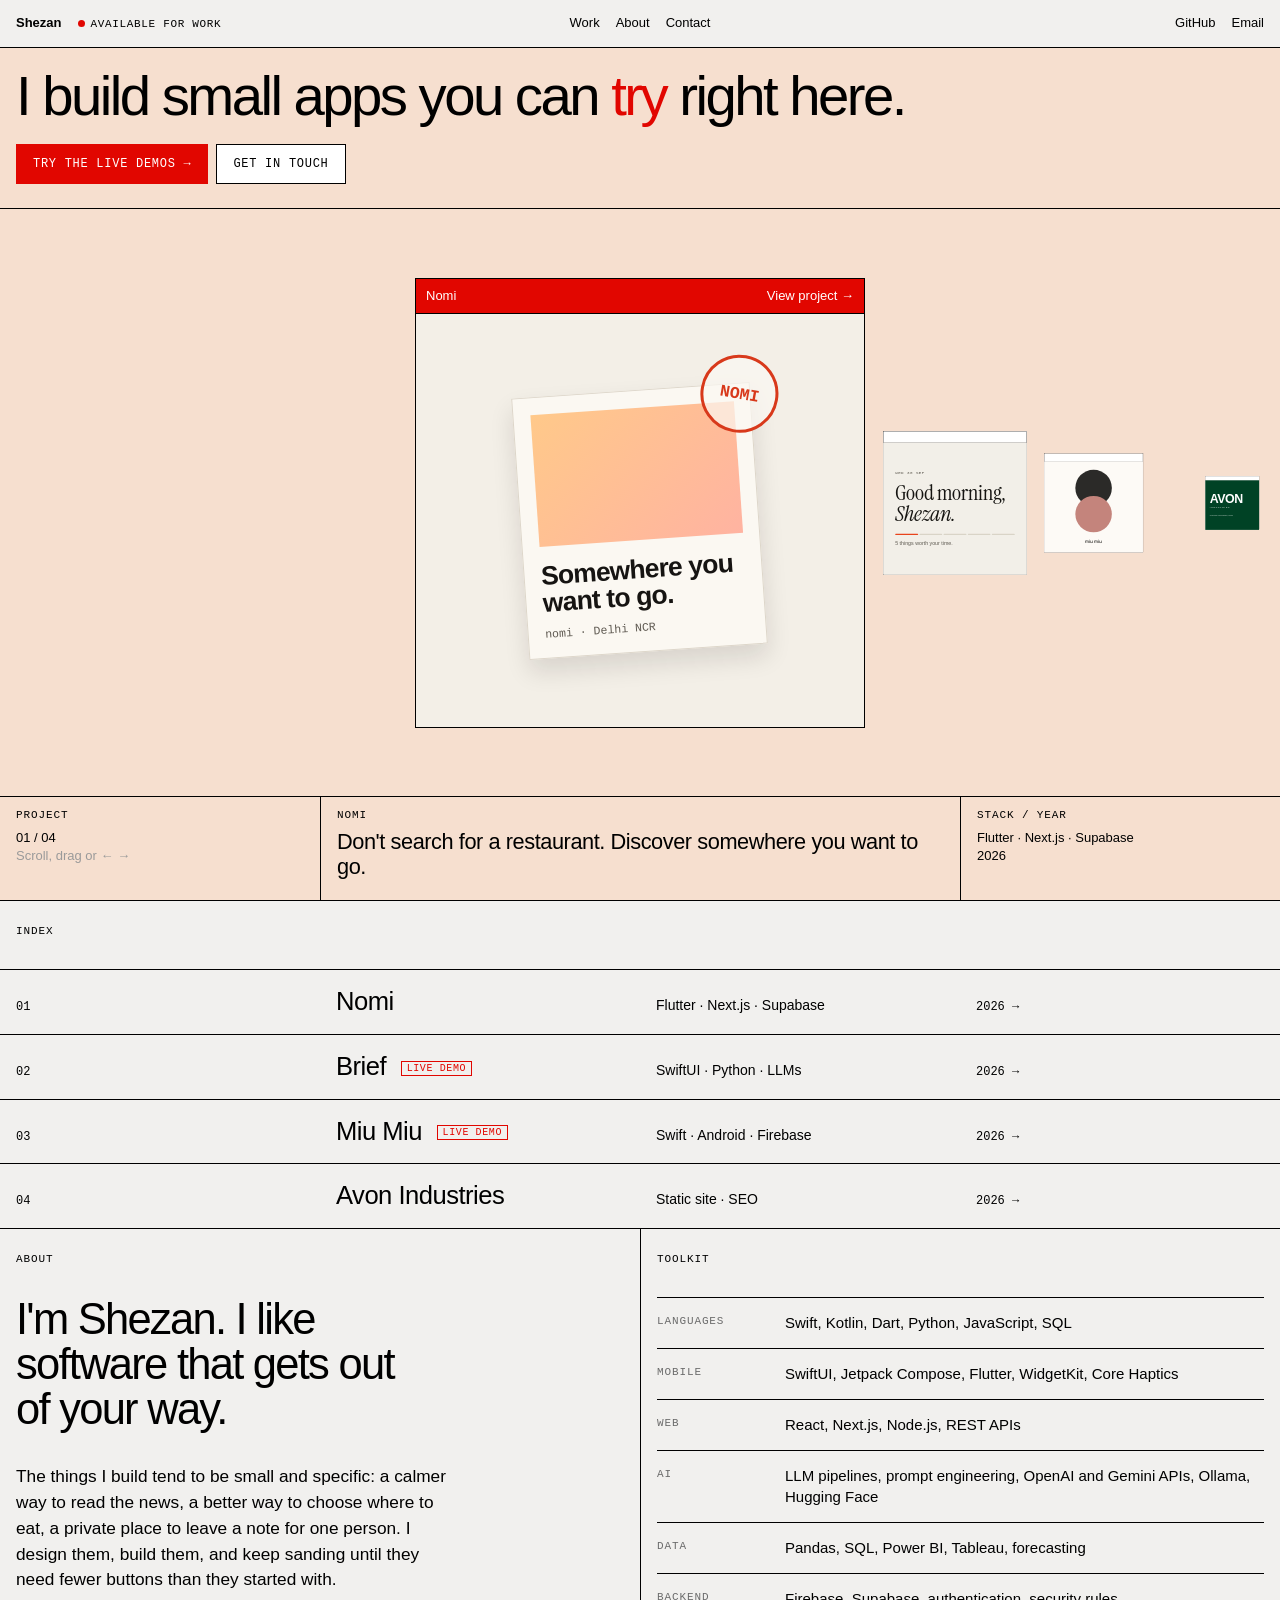
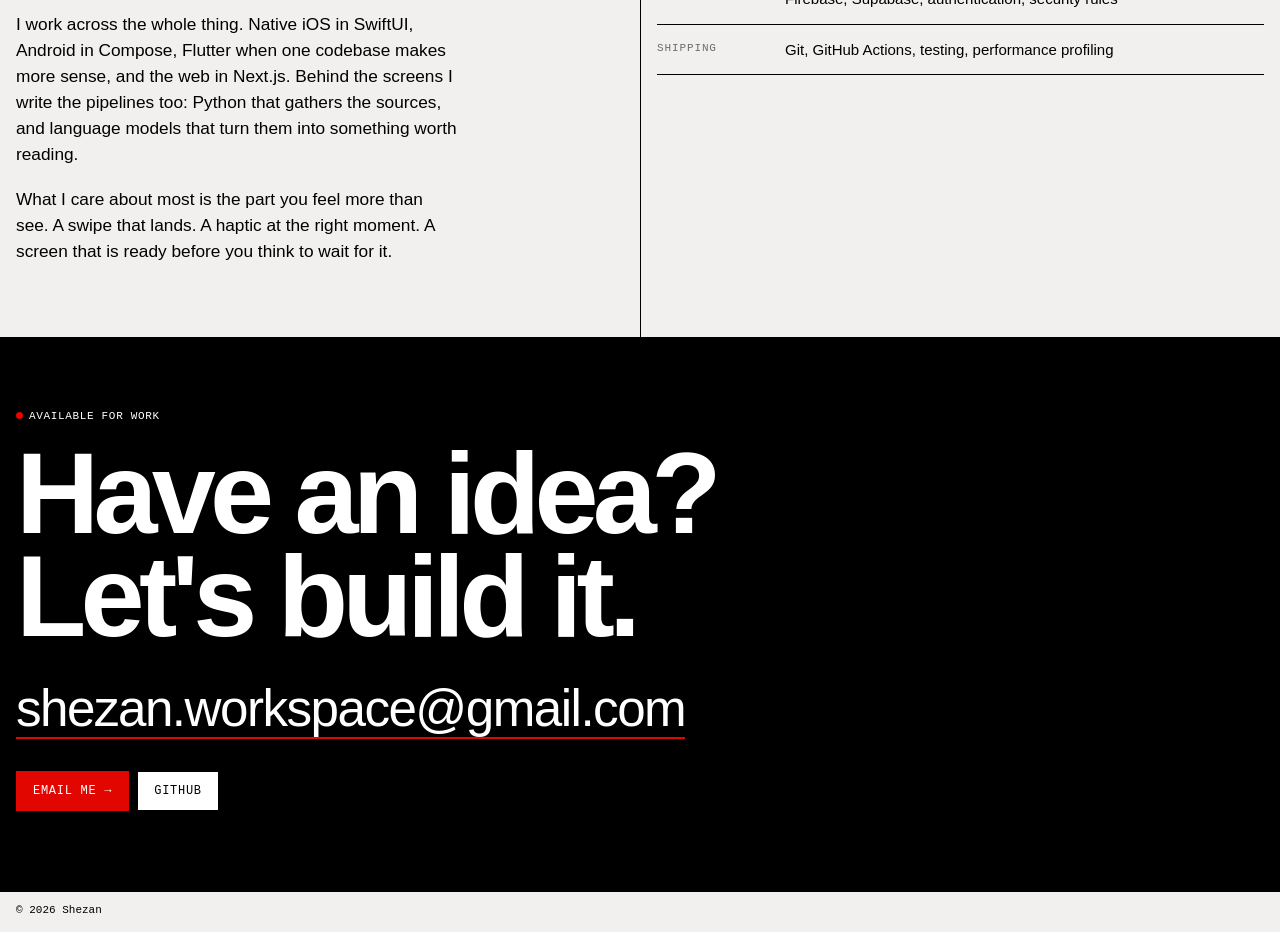
==== index.html @ 49f01726 "Rewrite About, add toolkit, real contact email" ====
<!doctype html>
<html lang="en">
<head>
<meta charset="utf-8">
<meta name="viewport" content="width=device-width, initial-scale=1, viewport-fit=cover">
<title>Shezan — Selected Work</title>
<meta name="description" content="Shezan builds small apps and AI tools, with live demos you can try in the browser.">
<meta property="og:title" content="Shezan — Selected Work">
<meta property="og:description" content="Shezan builds small apps and AI tools, with live demos you can try in the browser.">
<link rel="stylesheet" href="style.css?v=muo7tvz4">
</head>
<body>

<header class="nav">
  <div class="nav-start">
    <a class="brand" href="./">Shezan</a>
    <span class="avail"><i></i>Available for work</span>
  </div>
  <nav class="nav-mid">
    <a href="#work">Work</a>
    <a href="#about">About</a>
    <a href="#contact">Contact</a>
  </nav>
  <nav class="nav-end">
    <a href="https://github.com/usernameisshezan">GitHub</a>
    <a href="mailto:shezan.workspace@gmail.com">Email</a>
  </nav>
</header>

<main>
  <section id="work" class="work">
    <div class="hello">
      <p class="intro">I build small apps you can <em>try</em> right here.</p>
      <h1 class="heading">Selected <span>Work</span></h1>
      <div class="cta">
        <a class="btn red" href="work/brief.html">Try the live demos →</a>
        <a class="btn" href="#contact">Get in touch</a>
      </div>
    </div>

    <div class="track" id="track" aria-label="Projects"></div>

    <div class="detail">
      <div>
        <h2 class="label">Project</h2>
        <p id="counter"></p>
        <p class="mute">Scroll, drag or ← →</p>
      </div>
      <div class="wide">
        <h2 class="label" id="dName"></h2>
        <p class="tagline" id="dTag"></p>
      </div>
      <div>
        <h2 class="label">Stack / Year</h2>
        <p id="dStack"></p>
        <p id="dYear"></p>
      </div>
    </div>

    <div class="controls">
      <div class="dial" id="dial" role="slider" tabindex="0" aria-label="Browse projects" aria-valuemin="1">
        <div class="dial-face" id="dialFace"></div>
        <div class="dial-num"><b id="dialNow"></b><span id="dialAll"></span></div>
      </div>
      <div class="bar-bottom">
        <a class="sq" href="#about">About</a>
        <span class="hint">Turn to browse</span>
        <a class="sq sq-fill" id="open" href="#" aria-label="Open project">→</a>
      </div>
    </div>
  </section>

  <section class="index">
    <h2 class="label">Index</h2>
    <ol id="list"></ol>
  </section>

  <section class="about" id="about">
    <div class="prose">
      <h2 class="label">About</h2>
      <p class="lead">I'm Shezan. I like software that gets out of your way.</p>
      <p>The things I build tend to be small and specific: a calmer way to read the news, a better way to choose where to eat, a private place to leave a note for one person. I design them, build them, and keep sanding until they need fewer buttons than they started with.</p>
      <p>I work across the whole thing. Native iOS in SwiftUI, Android in Compose, Flutter when one codebase makes more sense, and the web in Next.js. Behind the screens I write the pipelines too: Python that gathers the sources, and language models that turn them into something worth reading.</p>
      <p>What I care about most is the part you feel more than see. A swipe that lands. A haptic at the right moment. A screen that is ready before you think to wait for it.</p>
    </div>
    <div>
      <h2 class="label">Toolkit</h2>
      <ul class="skills">
        <li><span>Languages</span>Swift, Kotlin, Dart, Python, JavaScript, SQL</li>
        <li><span>Mobile</span>SwiftUI, Jetpack Compose, Flutter, WidgetKit, Core Haptics</li>
        <li><span>Web</span>React, Next.js, Node.js, REST APIs</li>
        <li><span>AI</span>LLM pipelines, prompt engineering, OpenAI and Gemini APIs, Ollama, Hugging Face</li>
        <li><span>Data</span>Pandas, SQL, Power BI, Tableau, forecasting</li>
        <li><span>Backend</span>Firebase, Supabase, authentication, security rules</li>
        <li><span>Shipping</span>Git, GitHub Actions, testing, performance profiling</li>
      </ul>
    </div>
  </section>

  <section class="band" id="contact">
    <p class="avail"><i></i>Available for work</p>
    <h2>Have an idea?<br>Let's build it.</h2>
    <a class="email" href="mailto:shezan.workspace@gmail.com">shezan.workspace@gmail.com</a>
    <div class="cta">
      <a class="btn red" href="mailto:shezan.workspace@gmail.com">Email me →</a>
      <a class="btn" href="https://github.com/usernameisshezan">GitHub</a>
    </div>
  </section>
</main>

<footer class="foot">© 2026 Shezan</footer>

<script src="projects.js?v=muo7tvz4"></script>
<script src="main.js?v=muo7tvz4"></script>
</body>
</html>
---- style.css ----
:root {
  --bg: #f1f0ee;   /* the page: a soft warm grey */
  --paper: #fff;   /* cards and boxes sit on it in white */
  --ink: #000;
  --red: #e10600;
  --mute: #9a9a9a;
  --line: 1px solid var(--ink);
  --nav: 48px;
  --mono: ui-monospace, "SF Mono", Menlo, Consolas, monospace;
}

* { box-sizing: border-box; margin: 0; padding: 0; }
html { scroll-behavior: smooth; }
body {
  font: 16px/1.4 "Helvetica Neue", Helvetica, Arial, sans-serif;
  background: var(--bg);
  color: var(--ink);
  -webkit-font-smoothing: antialiased;
}
a { color: inherit; text-decoration: none; }
a:hover { color: var(--red); }
ul, ol { list-style: none; }
.mute { color: var(--mute); }

/* the apps' own typefaces, used only on their posters */
@font-face { font-family: "Instrument Serif"; src: url(demo/fonts/InstrumentSerif-Regular.ttf); font-display: swap; }
@font-face { font-family: "Instrument Serif"; font-style: italic; src: url(demo/fonts/InstrumentSerif-Italic.ttf); font-display: swap; }
@font-face { font-family: Manrope; font-weight: 600; src: url(demo/fonts/Manrope-SemiBold.ttf); font-display: swap; }

/* nav */
.nav {
  position: sticky; top: 0; z-index: 200;
  height: var(--nav);
  display: grid; grid-template-columns: 1fr auto 1fr; align-items: center;
  padding: 0 16px;
  background: var(--bg);
  border-bottom: var(--line);
  font-size: 13px;
}
.nav nav { display: flex; gap: 16px; }
.nav-start { display: flex; align-items: center; gap: 16px; }
.avail { display: flex; align-items: center; gap: 6px; font: 11px var(--mono); text-transform: uppercase; letter-spacing: .06em; }
.avail i { width: 7px; height: 7px; border-radius: 50%; background: var(--red); }

/* buttons: one red for the main action, outline for the rest */
.btn { display: inline-block; padding: 12px 16px; border: var(--line); background: var(--paper); color: var(--ink); font: 12px var(--mono); text-transform: uppercase; letter-spacing: .06em; }
.btn:hover { background: var(--ink); border-color: var(--ink); color: #fff; }
.btn.red { background: var(--red); border-color: var(--red); color: #fff; }
.btn.red:hover { background: var(--ink); border-color: var(--ink); color: #fff; }
.tag { margin-left: 8px; padding: 1px 5px; border: 1px solid currentColor; font: 10px var(--mono); font-style: normal; text-transform: uppercase; letter-spacing: .06em; vertical-align: middle; white-space: nowrap; }
.nav-end { justify-self: end; }
.brand { font-weight: 700; }

/* work: carousel */
.work {
  min-height: calc(100svh - var(--nav));
  display: flex; flex-direction: column;
  overflow: hidden;
  background: var(--tint, transparent); transition: background .6s; /* main.js sets --tint to the centred project's colour */
}
.hello { padding: 20px 16px 24px; border-bottom: var(--line); }
.cta { display: flex; gap: 8px; margin-top: 20px; }
.intro {
  font-size: clamp(28px, 4.4vw, 68px); line-height: 1; letter-spacing: -.045em;
}
.intro em { font-style: normal; color: var(--red); }
.heading { display: none; }
.track {
  --card: max(220px, min(36vw, calc(100svh - 450px)));
  --step: calc(var(--card) * .7);
  display: flex; align-items: center;
  flex: none;
  height: calc(var(--card) + 32px);
  margin-block: auto;
  padding-inline: calc(50% - var(--step) / 2);
  overflow-x: auto; overflow-y: hidden;
  scroll-snap-type: x mandatory;
  scrollbar-width: none;
  cursor: grab;
}
.track::-webkit-scrollbar { display: none; }
.track.free { scroll-snap-type: none; }
.slot {
  flex: 0 0 var(--step); min-width: 0; /* the card is wider than its slot on desktop */
  display: flex; justify-content: center; align-items: center;
  position: relative;
  scroll-snap-align: center;
}
.card {
  flex: none;
  width: var(--card); height: var(--card);
  display: flex; flex-direction: column;
  border: var(--line);
  background: var(--paper);
  user-select: none; -webkit-user-drag: none;
}
.bar {
  display: flex; justify-content: space-between; align-items: center;
  padding: 8px 10px;
  border-bottom: var(--line);
  font-size: 13px;
}
.slot.active .bar { background: var(--red); color: #fff; transition: background .2s; }
.slot.active .card:hover .bar { background: var(--ink); }
@media (min-width: 768px) { .slot:not(.active) .bar span { visibility: hidden; } } /* unreadable when shrunk */
.art {
  flex: 1; min-height: 0;
  position: relative;
  display: grid; place-items: center;
  overflow: hidden;
  background: var(--paper) radial-gradient(circle, #cfcfcf 1.5px, transparent 2px) 0 0 / 16px 16px;
}
.art img { width: 100%; height: 100%; object-fit: cover; object-position: top; display: block; }
.art b { font-size: clamp(64px, 12vw, 180px); letter-spacing: -.05em; line-height: 1; }

/* posters: each project's card drawn in that app's own colours and type.
   Sizes are in cqmin (1% of the card's shorter side), so a poster scales with its card. */
.poster { container-type: size; background-image: none; }
.poster .in { position: absolute; inset: 0; display: flex; flex-direction: column; justify-content: center; padding: 9cqmin; text-align: left; }
.poster b { font-size: inherit; letter-spacing: inherit; }
.p-brief { background: #f2efe8; color: #151411; }
.p-brief small { font: 3.2cqmin var(--mono); letter-spacing: .1em; color: #5e5a51; }
.p-brief b { margin: 5cqmin 0 7cqmin; font: 400 17cqmin/.95 "Instrument Serif", Georgia, serif; letter-spacing: -.02em; }
.p-brief em { display: block; }
.p-brief .caps { display: flex; gap: 1cqmin; margin-bottom: 4cqmin; }
.p-brief .caps i { flex: 1; height: 1cqmin; border-radius: 1cqmin; background: #d9d4c7; }
.p-brief .caps i:first-child { background: #e8441c; }
.p-brief .caps + small { font: 4cqmin/1.2 "Helvetica Neue", Helvetica, Arial, sans-serif; letter-spacing: 0; }
.p-miu-miu { background: #fdfaf6; color: #2b2a28; }
.p-miu-miu .in { align-items: center; }
.p-miu-miu i { flex: none; width: 40cqmin; height: 40cqmin; border-radius: 50%; background: #2b2a28; }
.p-miu-miu i + i { margin-top: -11cqmin; background: #c4847c; }
.p-miu-miu small { margin-top: 6cqmin; font: 600 5cqmin Manrope, "Helvetica Neue", sans-serif; }
.p-avon-industries { background: #004225; color: #fff; }
.p-avon-industries b { font-size: 25cqmin; font-weight: 800; line-height: .9; letter-spacing: -.04em; }
.p-avon-industries small { margin-top: 2cqmin; font-size: 4.2cqmin; letter-spacing: .38em; }
.p-avon-industries span span { margin-top: 12cqmin; font-size: 4cqmin; opacity: .7; }
.p-nomi { background: #f3efe7; color: #161412; }
.p-nomi .in { align-items: center; }
.p-nomi .pc { position: relative; width: 58cqmin; display: flex; flex-direction: column; padding: 4cqmin; background: #fbf8f2; border: 1px solid #ddd6ca; box-shadow: 0 3cqmin 6cqmin rgba(22, 20, 18, .12); transform: rotate(-4deg); }
.p-nomi .well { height: 32cqmin; background: linear-gradient(135deg, #ffc98a, #ffb3a1); }
.p-nomi b { margin-top: 4cqmin; font-size: 6.4cqmin; font-weight: 700; line-height: 1; letter-spacing: -.03em; }
.p-nomi small { margin-top: 3cqmin; font: 2.8cqmin var(--mono); color: #5f5a52; }
.p-nomi i { position: absolute; top: -7cqmin; right: -7cqmin; width: 19cqmin; height: 19cqmin; border-radius: 50%; display: grid; place-items: center; border: .8cqmin solid #d8391b; background: rgba(251, 248, 242, .7); color: #d8391b; font: 700 4cqmin var(--mono); font-style: normal; transform: rotate(14deg); }

/* details of the active project */
.detail {
  display: grid; grid-template-columns: repeat(4, 1fr);
  min-height: 104px;
  border-top: var(--line);
  font-size: 13px;
}
.detail > div { padding: 12px 16px 16px; }
.detail > div + div { border-left: var(--line); }
.detail .wide { grid-column: span 2; }
.detail .label { margin-bottom: 8px; }
.tagline { font-size: clamp(16px, 1.7vw, 24px); line-height: 1.15; letter-spacing: -.02em; }
.controls { display: none; }

/* index: every project as a row */
.index { border-top: var(--line); }
.index .label { padding: 24px 16px 0; }
.index a {
  display: grid; grid-template-columns: repeat(4, 1fr); align-items: baseline;
  padding: 14px 0;
  border-top: var(--line);
  font-size: clamp(18px, 2vw, 30px); letter-spacing: -.02em;
}
.index a span { padding: 0 16px; }
.index a span:first-child, .index a span:last-child { font: 12px var(--mono); letter-spacing: 0; }
.index a span:nth-child(3) { font-size: 14px; letter-spacing: 0; }
.index a:hover { background: var(--red); color: #fff; }
.index .tag { color: var(--red); }
.index a:hover .tag { color: #fff; }

/* about: the story on the left, the toolkit on the right */
.about { display: grid; grid-template-columns: 1fr 1fr; border-top: var(--line); scroll-margin-top: var(--nav); }
.about > div { padding: 24px 16px 72px; }
.about > div + div { border-left: var(--line); }
.prose p { max-width: 46ch; margin-top: 1.1em; font-size: clamp(16px, 1.35vw, 19px); line-height: 1.5; }
.prose .lead { max-width: 17ch; margin: 0 0 32px; font-size: clamp(28px, 3.4vw, 50px); line-height: 1.03; letter-spacing: -.04em; }
.skills li { display: grid; grid-template-columns: 112px 1fr; gap: 16px; padding: 14px 0; border-top: var(--line); font-size: 15px; line-height: 1.45; }
.skills li:last-child { border-bottom: var(--line); }
.skills span { padding-top: 3px; font: 11px var(--mono); text-transform: uppercase; letter-spacing: .08em; color: #6b6b6b; }
.label { font: 11px var(--mono); text-transform: uppercase; letter-spacing: .08em; margin-bottom: 32px; }
/* contact: the closing call to action */
.band { padding: 72px 16px 80px; border-top: var(--line); background: var(--ink); color: #fff; scroll-margin-top: var(--nav); }
.band h2 { margin: 20px 0 32px; font-size: clamp(44px, 9vw, 140px); line-height: .9; letter-spacing: -.05em; }
.email { display: inline-block; font-size: clamp(20px, 4vw, 56px); line-height: 1.1; letter-spacing: -.03em; overflow-wrap: anywhere; border-bottom: 2px solid var(--red); }
.band .cta { margin-top: 32px; }
.band .btn:hover, .band .btn.red:hover { background: #fff; border-color: #fff; color: var(--ink); }
.foot { border-top: var(--line); padding: 12px 16px; font: 11px var(--mono); }

/* case pages */
.case { max-width: 1100px; margin: 0 auto; padding: 48px 16px 96px; }
.case h1 { font-size: clamp(48px, 10vw, 140px); line-height: .9; letter-spacing: -.05em; }
.lede { font-size: clamp(20px, 2.4vw, 32px); line-height: 1.15; letter-spacing: -.02em; color: var(--mute); margin: 16px 0 40px; max-width: 28ch; }
.meta { display: grid; grid-template-columns: repeat(3, 1fr); border: var(--line); background: var(--paper); font-size: 14px; }
.meta div { padding: 12px; }
.meta div + div { border-left: var(--line); }
.meta dt { font: 11px var(--mono); text-transform: uppercase; letter-spacing: .08em; color: var(--mute); margin-bottom: 4px; }
.hero { aspect-ratio: 16 / 10; border: var(--line); border-top: 0; }
/* live demo as a scroll story: the phone stays pinned while the callouts pass it one at a time.
   tour.js lights up the callout in the middle of the screen and tells the demo which screen to show. */
.hero.demo {
  aspect-ratio: auto;
  display: grid; grid-template-columns: 1fr auto 1fr; grid-template-rows: repeat(var(--n), 60svh); column-gap: 56px;
  padding: 56px 24px; /* keeps the phone clear of the strip above and the box below */
  background: var(--paper);
}
/* iPhone 16 Pro, drawn in CSS: black bezel, titanium band (box-shadow rings), side buttons.
   The iframe is a 393x852 screen scaled by --k, so everything else is sized from --k too. */
.phone {
  --k: .75; --ti: #c4beb4;
  grid-column: 2; grid-row: 1 / -1; align-self: start;
  position: sticky; top: calc(var(--nav) + (100svh - var(--nav) - 852px * var(--k) - 14px) / 2);
  box-sizing: content-box;
  width: calc(393px * var(--k)); height: calc(852px * var(--k));
  border: 7px solid #000; border-radius: calc(70.67px * var(--k));
  background: #000;
  box-shadow: 0 0 0 1px #8b867e, 0 0 0 3.5px var(--ti), 0 0 0 4.5px #8b867e, 0 40px 60px -30px rgba(0, 0, 0, .35);
}
@media (max-height: 760px) { .phone { --k: .6; } }
@media (max-height: 600px) { .phone { --k: .48; } }
.phone iframe {
  position: absolute; top: 0; left: 0;
  width: 393px; height: 852px; border: 0; border-radius: calc(70.67px - 7px / var(--k));
  transform: scale(var(--k)); transform-origin: 0 0;
}
.phone::before, .phone::after { content: ""; position: absolute; width: 3px; border-radius: 2px; }
.phone::before { /* action button, volume up, volume down */
  left: -14.5px; top: calc(163px * var(--k)); height: calc(224px * var(--k));
  background: linear-gradient(var(--ti) 0 16.7%, transparent 16.7% 32.1%, var(--ti) 32.1% 61.9%, transparent 61.9% 70.2%, var(--ti) 70.2%);
}
.phone::after { /* side button, camera control */
  right: -14.5px; top: calc(267px * var(--k)); height: calc(363px * var(--k));
  background: linear-gradient(var(--ti) 0 27.9%, transparent 27.9% 81.6%, #9d978d 81.6%);
}
/* Apple-style callouts: one per row, alternating left and right of the phone; only the active one is lit */
.details { display: contents; }
.details li {
  grid-row: var(--r);
  display: flex; align-items: center;
  max-width: 260px;
  font-size: 15px; line-height: 1.3;
  opacity: .2; transition: opacity .4s;
}
.details li:nth-child(odd) { grid-column: 1; justify-self: end; text-align: right; }
.details li:nth-child(even) { grid-column: 3; }
.details li.on { opacity: 1; }
.details li div { width: 100%; padding-top: 12px; border-top: var(--line); }
.details b { display: block; margin-bottom: 8px; font-size: clamp(44px, 5.5vw, 76px); line-height: .9; letter-spacing: -.05em; transition: color .4s; }
.details li.on b { color: var(--red); }
.try { border: var(--line); border-top: 0; background: var(--paper); font-size: 14px; }
.try-head { display: flex; justify-content: space-between; align-items: center; gap: 12px; padding: 8px 12px; border-bottom: var(--line); font: 11px var(--mono); text-transform: uppercase; letter-spacing: .08em; }
.try button { padding: 6px 10px; border: var(--line); background: var(--paper); color: var(--ink); font: inherit; letter-spacing: inherit; text-transform: inherit; cursor: pointer; }
.try button:hover { background: var(--red); border-color: var(--red); color: #fff; }
.try ol { display: grid; grid-template-columns: repeat(4, 1fr); }
.try li { padding: 12px; }
.try li + li { border-left: var(--line); }
.try li span { display: block; margin-bottom: 4px; font: 11px var(--mono); color: var(--mute); }
.body p { font-size: 18px; max-width: 60ch; margin-top: 24px; }
.shots img { display: block; width: 100%; border: var(--line); margin-top: 16px; }
.links { margin-top: 32px; display: flex; flex-wrap: wrap; gap: 8px; font: 12px var(--mono); }
.links a { border: var(--line); padding: 10px 14px; }
.links a:hover { background: var(--red); border-color: var(--red); color: #fff; }

/* mobile: heading, full-width cards, dial */
@media (max-width: 767px) {
  .nav { grid-template-columns: 1fr auto; }
  .nav .nav-end { display: none; }

  .work { height: calc(100svh - var(--nav)); }
  .intro, .detail { display: none; }
  .band { padding: 48px 16px 56px; }
  .index a { grid-template-columns: 56px 1fr auto; }
  .index a span:nth-child(3) { display: none; }
  .nav-start .avail { display: none; } /* no room in the bar; the closing band says it */
  .hello { display: flex; justify-content: space-between; align-items: flex-end; gap: 12px; padding: 16px 16px 12px; border-bottom: 0; }
  .cta { flex-direction: column; gap: 6px; margin: 0; }
  .cta .btn { padding: 8px 10px; font-size: 10px; text-align: center; white-space: nowrap; }
  .heading {
    display: block;
    font-size: 34px; line-height: 1; letter-spacing: -.04em;
  }
  .heading span { display: block; color: var(--mute); }
  .track {
    --step: 78vw;
    flex: 1; min-height: 0; height: auto;
    align-items: stretch;
    gap: 12px;
    margin-block: 0;
    cursor: auto;
  }
  .card { width: 100%; height: 100%; }

  .controls { display: block; padding: 12px 16px calc(12px + env(safe-area-inset-bottom)); }
  .dial {
    --d: min(54vw, 28svh);
    position: relative;
    width: var(--d); height: var(--d);
    margin: 0 auto;
    border-radius: 50%;
    touch-action: none;
    cursor: grab;
  }
  .dial-face { position: absolute; inset: 0; border-radius: 50%; }
  .dial-face::before {
    content: ""; position: absolute; inset: 0; border-radius: 50%;
    background: repeating-conic-gradient(from -.5deg, var(--mute) 0 1deg, transparent 1deg 4deg);
    -webkit-mask: radial-gradient(closest-side, transparent calc(100% - 7px), #000 calc(100% - 6px));
            mask: radial-gradient(closest-side, transparent calc(100% - 7px), #000 calc(100% - 6px));
  }
  /* one tick per project; the face rotates so the active one sits at the top */
  .dial-face i { position: absolute; left: 50%; top: 0; height: 50%; width: 0; transform-origin: 50% 100%; }
  .dial-face i::before { content: ""; position: absolute; top: 16%; left: -1px; width: 2px; height: 12%; background: var(--ink); }
  .dial-face i.on::before { left: -2px; width: 4px; height: 18%; background: var(--red); }
  .dial-num {
    position: absolute; inset: 0;
    display: grid; grid-auto-flow: column; place-content: center;
    font-size: calc(var(--d) * .2); letter-spacing: -.04em;
    pointer-events: none;
  }
  .dial-num b { font-weight: 400; }
  .dial-num span { color: var(--mute); }

  .bar-bottom {
    display: flex; justify-content: space-between; align-items: flex-end;
    margin-top: -36px;
    position: relative;
    pointer-events: none;
  }
  .bar-bottom a { pointer-events: auto; }
  .sq { width: 56px; height: 56px; display: grid; place-items: center; border: var(--line); background: var(--paper); font: 11px var(--mono); }
  .sq-fill { background: var(--ink); color: #fff; font-size: 20px; }
  .sq-fill:hover { background: var(--red); border-color: var(--red); color: #fff; }
  .hint { font-size: 13px; }

  .about { grid-template-columns: 1fr; }
  .about > div { padding: 24px 16px 40px; }
  .about > div + div { border-left: 0; border-top: var(--line); }
  .prose .lead { margin-bottom: 24px; font-size: 32px; }
  .prose p { font-size: 17px; }
  .skills li { grid-template-columns: 1fr; gap: 2px; padding: 12px 0; font-size: 16px; }
  .band .cta { flex-direction: row; gap: 8px; margin-top: 24px; }
  .band .cta .btn { flex: 1; padding: 14px 10px; font-size: 12px; }

  .case { padding-top: 32px; }
  /* no scroll story on phones: the phone first, then the callouts as a two-column grid, all lit */
  .hero.demo { grid-template-columns: 1fr 1fr; grid-template-rows: none; gap: 32px 16px; padding: 32px 16px; }
  .hero.demo .phone { position: relative; top: auto; order: -1; grid-column: span 2; grid-row: auto; justify-self: center; }
  .details li:nth-child(n) { grid-column: auto; grid-row: auto; justify-self: stretch; align-items: flex-start; max-width: none; text-align: left; opacity: 1; }
  .try ol { grid-template-columns: 1fr; }
  .try li + li { border-left: 0; border-top: var(--line); }
  .meta { grid-template-columns: 1fr; }
  .meta div + div { border-left: 0; border-top: var(--line); }
}

@media (prefers-reduced-motion: reduce) {
  html { scroll-behavior: auto; }
}
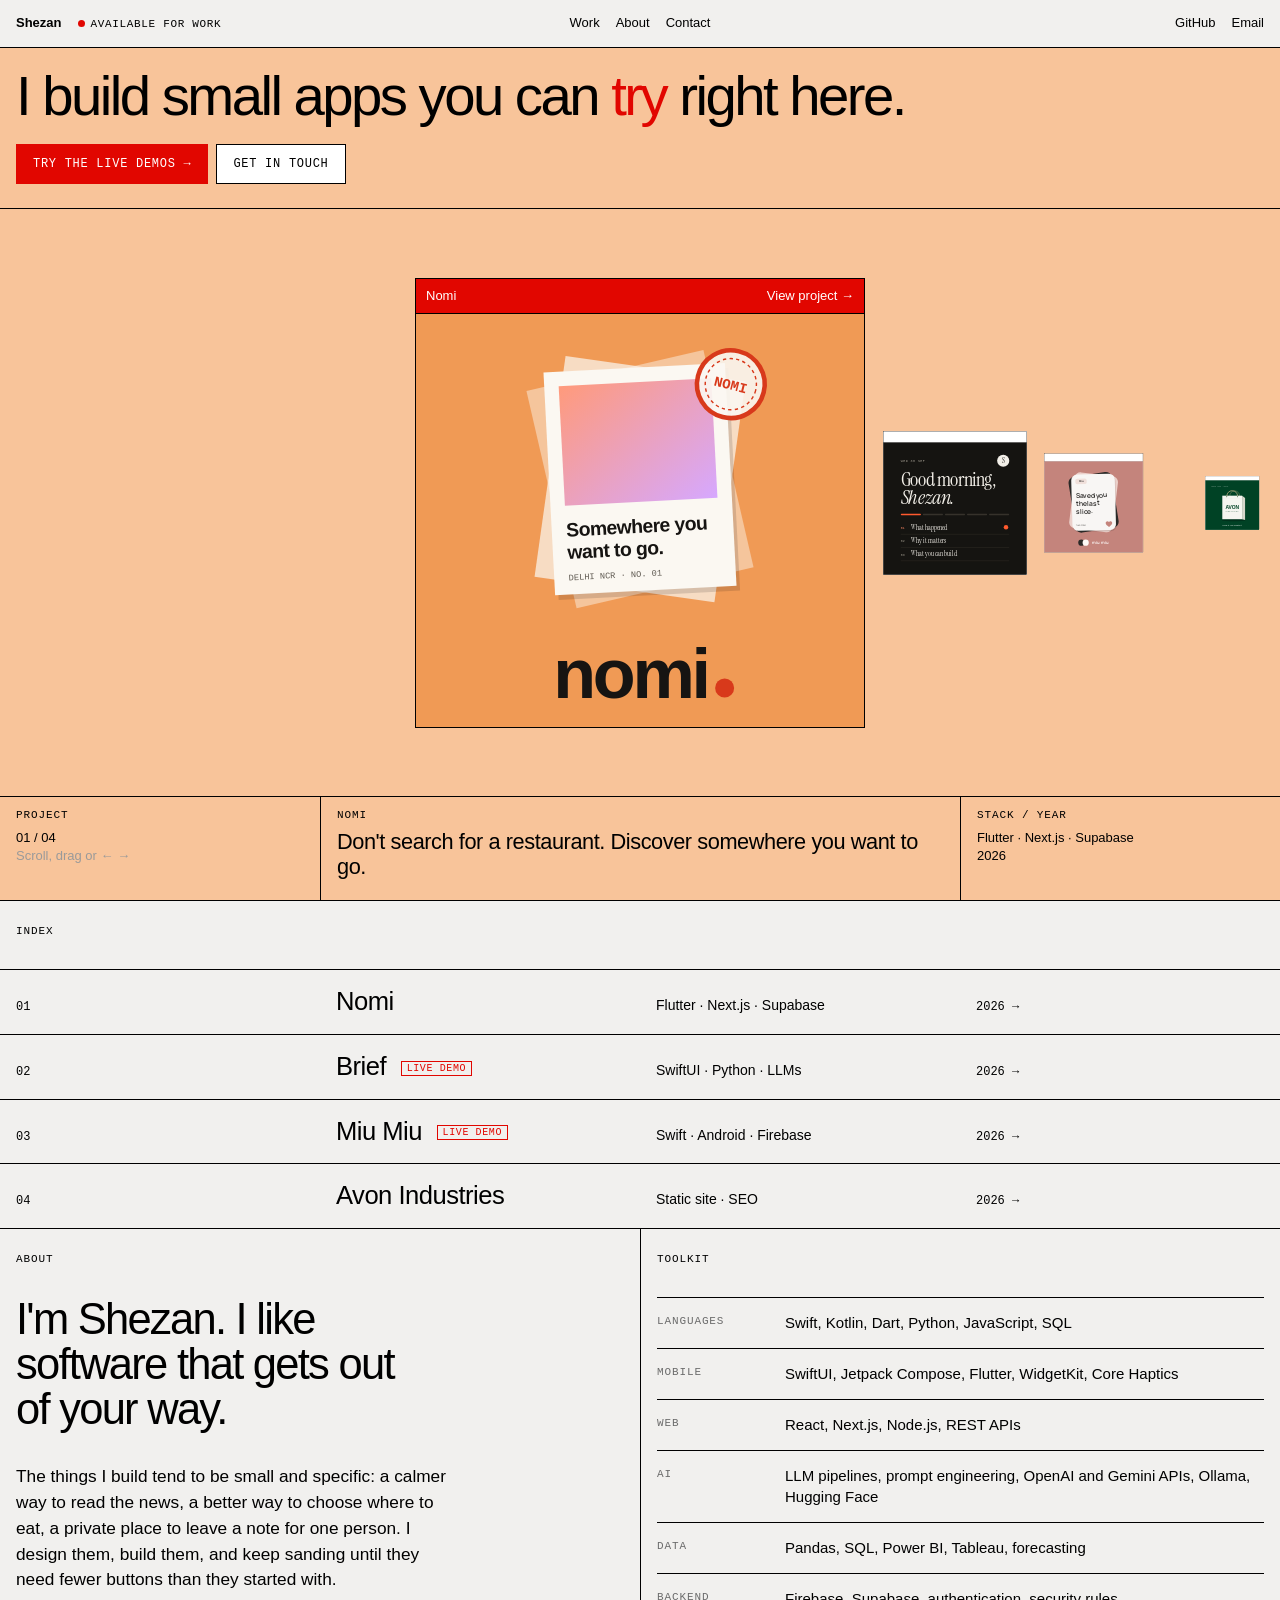
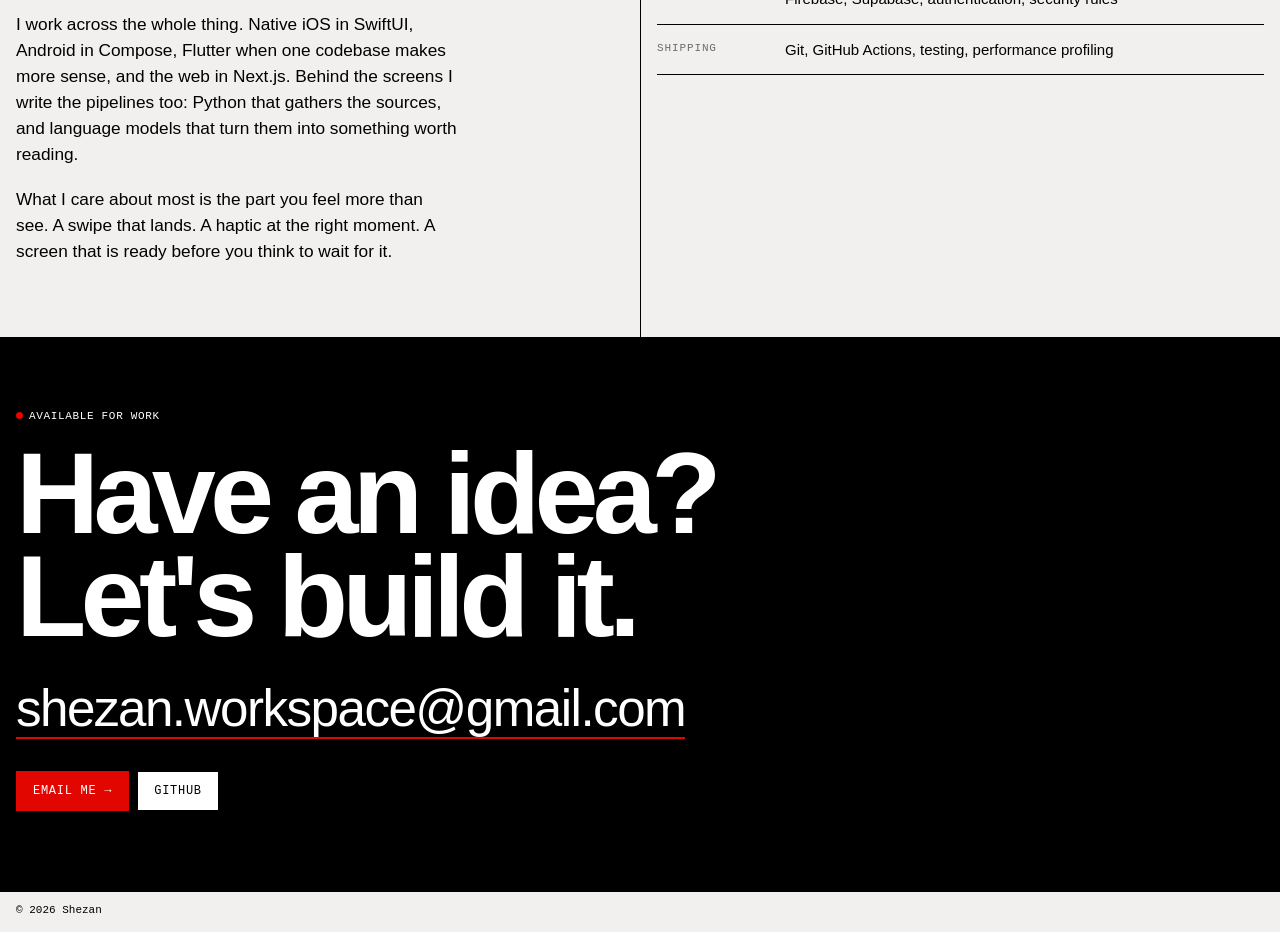
==== commit 8b1ff6d1: "New project thumbnails, distinct colours, dial haptics" ====
--- a/index.html
+++ b/index.html
@@ -7,7 +7,7 @@
 <meta name="description" content="Shezan builds small apps and AI tools, with live demos you can try in the browser.">
 <meta property="og:title" content="Shezan — Selected Work">
 <meta property="og:description" content="Shezan builds small apps and AI tools, with live demos you can try in the browser.">
-<link rel="stylesheet" href="style.css?v=muo7tvz4">
+<link rel="stylesheet" href="style.css?v=muo93wls">
 </head>
 <body>
 
@@ -110,7 +110,8 @@
 
 <footer class="foot">© 2026 Shezan</footer>
 
-<script src="projects.js?v=muo7tvz4"></script>
-<script src="main.js?v=muo7tvz4"></script>
+<script src="projects.js?v=muo93wls"></script>
+<script src="thumbs.js?v=muo93wls"></script>
+<script src="main.js?v=muo93wls"></script>
 </body>
 </html>
--- a/style.css
+++ b/style.css
@@ -22,7 +22,7 @@
 ul, ol { list-style: none; }
 .mute { color: var(--mute); }
 
-/* the apps' own typefaces, used only on their posters */
+/* the apps' own typefaces, used only in their thumbnails */
 @font-face { font-family: "Instrument Serif"; src: url(demo/fonts/InstrumentSerif-Regular.ttf); font-display: swap; }
 @font-face { font-family: "Instrument Serif"; font-style: italic; src: url(demo/fonts/InstrumentSerif-Italic.ttf); font-display: swap; }
 @font-face { font-family: Manrope; font-weight: 600; src: url(demo/fonts/Manrope-SemiBold.ttf); font-display: swap; }
@@ -113,35 +113,9 @@
 .art img { width: 100%; height: 100%; object-fit: cover; object-position: top; display: block; }
 .art b { font-size: clamp(64px, 12vw, 180px); letter-spacing: -.05em; line-height: 1; }
 
-/* posters: each project's card drawn in that app's own colours and type.
-   Sizes are in cqmin (1% of the card's shorter side), so a poster scales with its card. */
-.poster { container-type: size; background-image: none; }
-.poster .in { position: absolute; inset: 0; display: flex; flex-direction: column; justify-content: center; padding: 9cqmin; text-align: left; }
-.poster b { font-size: inherit; letter-spacing: inherit; }
-.p-brief { background: #f2efe8; color: #151411; }
-.p-brief small { font: 3.2cqmin var(--mono); letter-spacing: .1em; color: #5e5a51; }
-.p-brief b { margin: 5cqmin 0 7cqmin; font: 400 17cqmin/.95 "Instrument Serif", Georgia, serif; letter-spacing: -.02em; }
-.p-brief em { display: block; }
-.p-brief .caps { display: flex; gap: 1cqmin; margin-bottom: 4cqmin; }
-.p-brief .caps i { flex: 1; height: 1cqmin; border-radius: 1cqmin; background: #d9d4c7; }
-.p-brief .caps i:first-child { background: #e8441c; }
-.p-brief .caps + small { font: 4cqmin/1.2 "Helvetica Neue", Helvetica, Arial, sans-serif; letter-spacing: 0; }
-.p-miu-miu { background: #fdfaf6; color: #2b2a28; }
-.p-miu-miu .in { align-items: center; }
-.p-miu-miu i { flex: none; width: 40cqmin; height: 40cqmin; border-radius: 50%; background: #2b2a28; }
-.p-miu-miu i + i { margin-top: -11cqmin; background: #c4847c; }
-.p-miu-miu small { margin-top: 6cqmin; font: 600 5cqmin Manrope, "Helvetica Neue", sans-serif; }
-.p-avon-industries { background: #004225; color: #fff; }
-.p-avon-industries b { font-size: 25cqmin; font-weight: 800; line-height: .9; letter-spacing: -.04em; }
-.p-avon-industries small { margin-top: 2cqmin; font-size: 4.2cqmin; letter-spacing: .38em; }
-.p-avon-industries span span { margin-top: 12cqmin; font-size: 4cqmin; opacity: .7; }
-.p-nomi { background: #f3efe7; color: #161412; }
-.p-nomi .in { align-items: center; }
-.p-nomi .pc { position: relative; width: 58cqmin; display: flex; flex-direction: column; padding: 4cqmin; background: #fbf8f2; border: 1px solid #ddd6ca; box-shadow: 0 3cqmin 6cqmin rgba(22, 20, 18, .12); transform: rotate(-4deg); }
-.p-nomi .well { height: 32cqmin; background: linear-gradient(135deg, #ffc98a, #ffb3a1); }
-.p-nomi b { margin-top: 4cqmin; font-size: 6.4cqmin; font-weight: 700; line-height: 1; letter-spacing: -.03em; }
-.p-nomi small { margin-top: 3cqmin; font: 2.8cqmin var(--mono); color: #5f5a52; }
-.p-nomi i { position: absolute; top: -7cqmin; right: -7cqmin; width: 19cqmin; height: 19cqmin; border-radius: 50%; display: grid; place-items: center; border: .8cqmin solid #d8391b; background: rgba(251, 248, 242, .7); color: #d8391b; font: 700 4cqmin var(--mono); font-style: normal; transform: rotate(14deg); }
+/* thumbnails: a square drawing (thumbs.js) scaled to fit the card, centred on the project's colour */
+.thumb { background-image: none; }
+.thumb svg { position: absolute; inset: 0; width: 100%; height: 100%; }
 
 /* details of the active project */
 .detail {
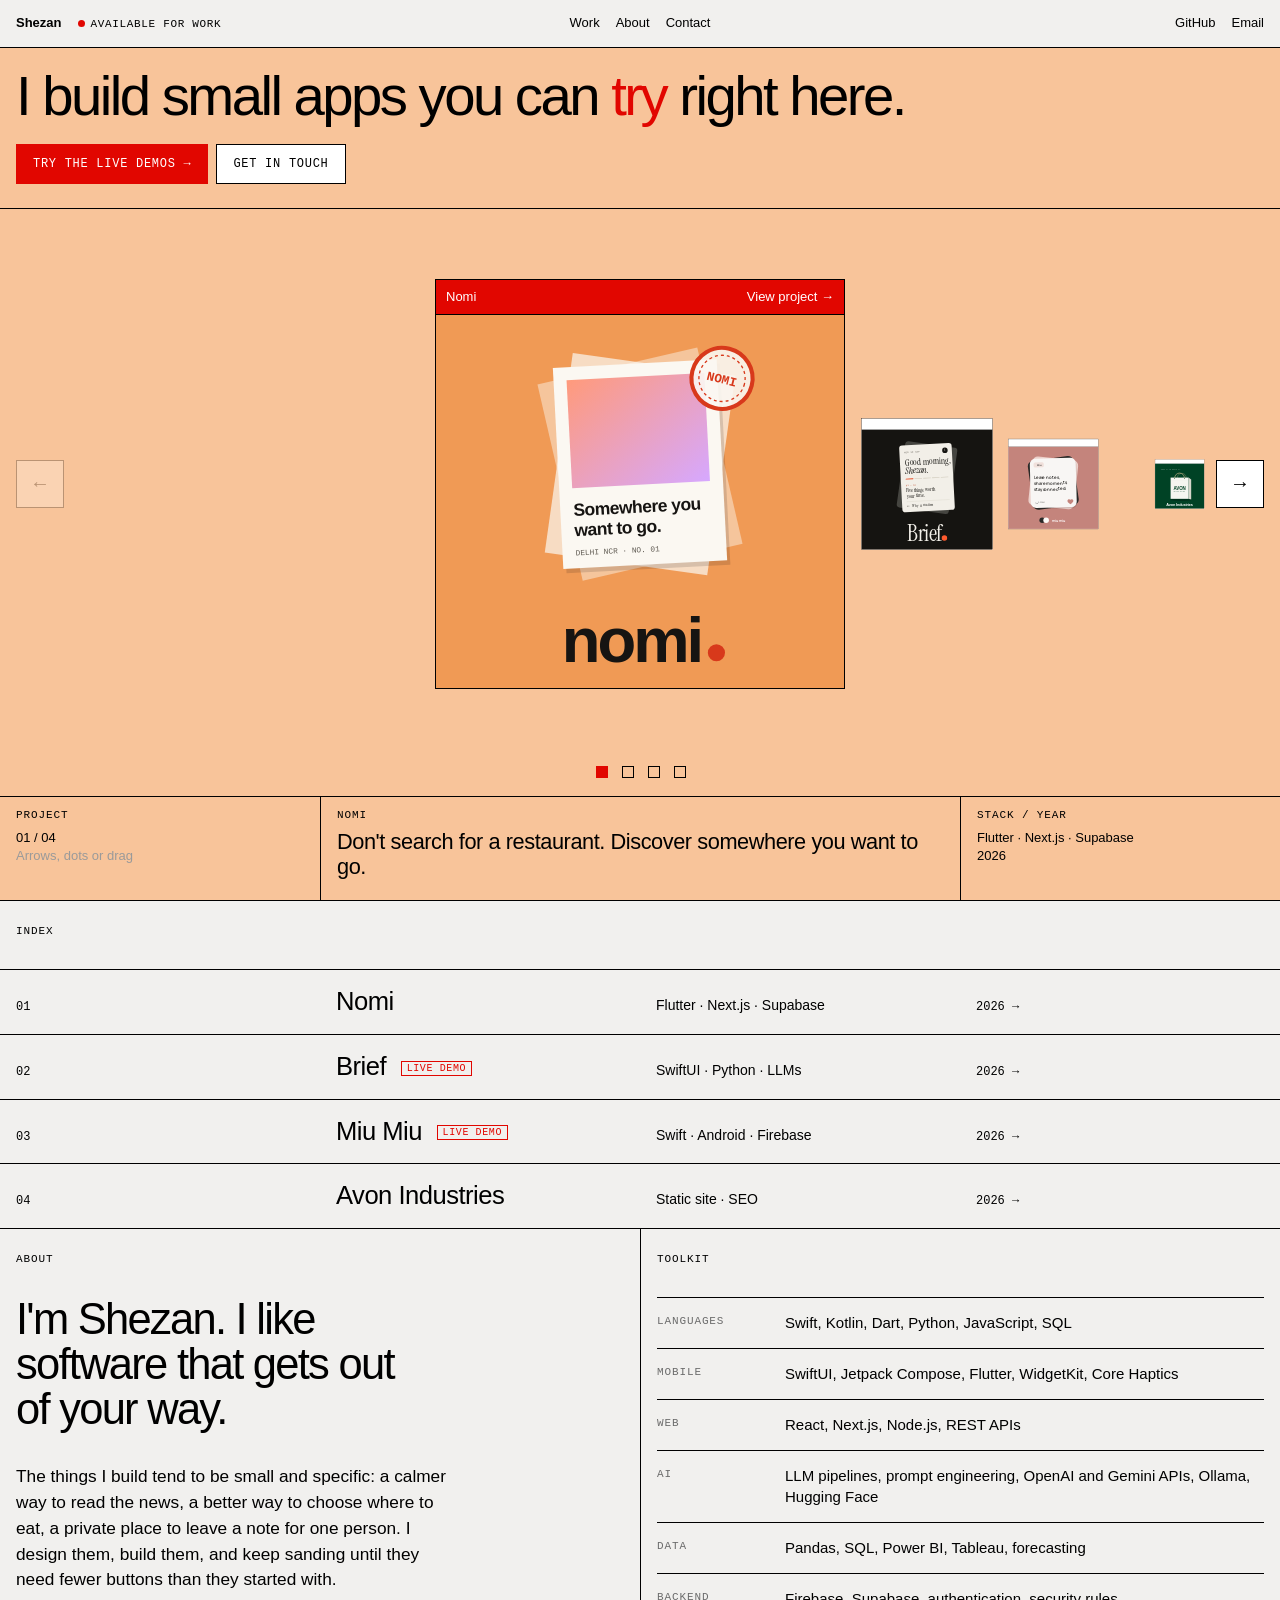
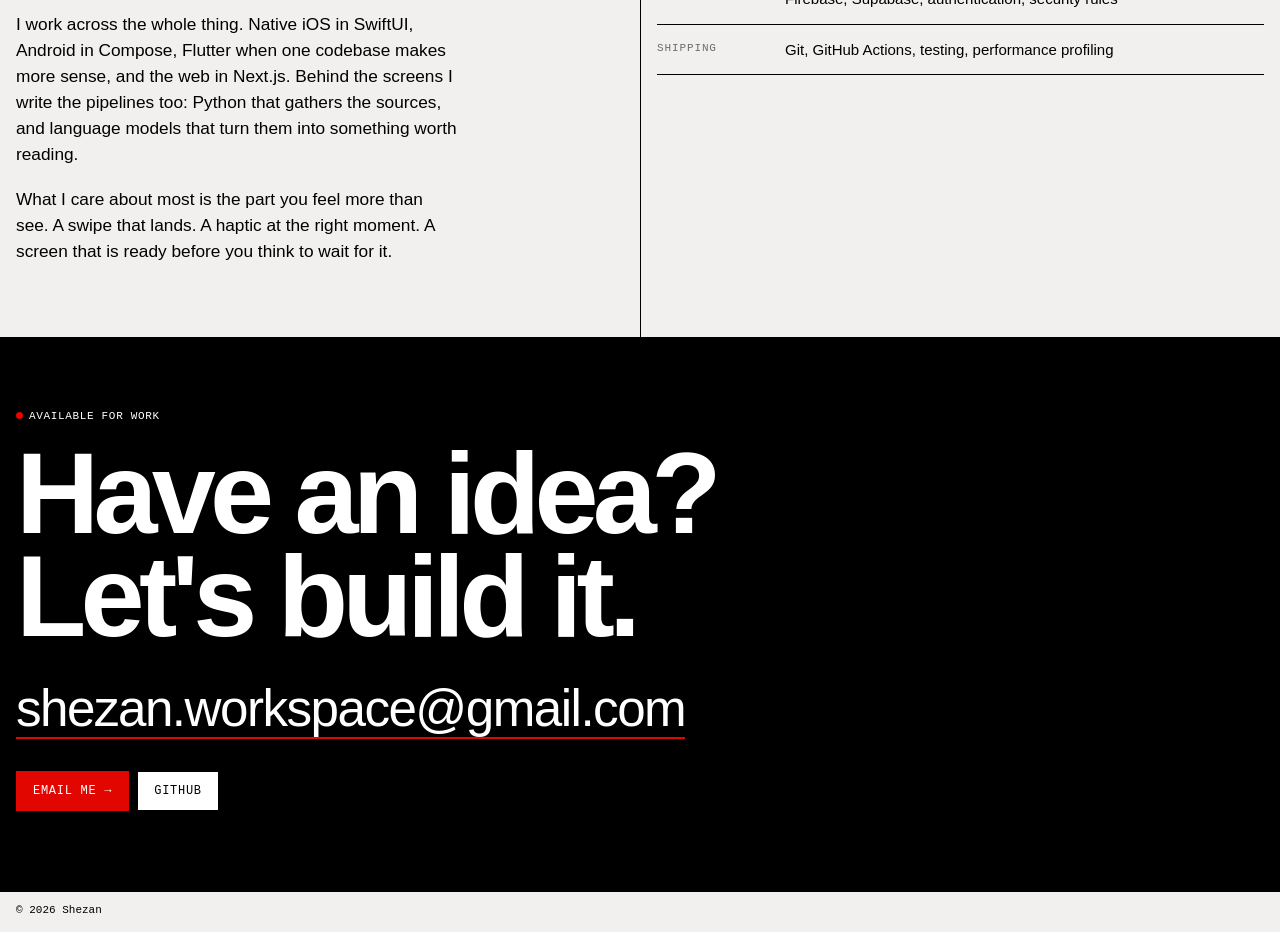
==== commit 77ef1c9d: "Carousel arrows and dots, full-screen demos on phones, project page bar, thumbnail updates Co-Author" ====
--- a/index.html
+++ b/index.html
@@ -7,7 +7,7 @@
 <meta name="description" content="Shezan builds small apps and AI tools, with live demos you can try in the browser.">
 <meta property="og:title" content="Shezan — Selected Work">
 <meta property="og:description" content="Shezan builds small apps and AI tools, with live demos you can try in the browser.">
-<link rel="stylesheet" href="style.css?v=muo93wls">
+<link rel="stylesheet" href="style.css?v=muo9k3x6">
 </head>
 <body>
 
@@ -38,13 +38,18 @@
       </div>
     </div>
 
-    <div class="track" id="track" aria-label="Projects"></div>
+    <div class="stage">
+      <button class="arrow" id="prev" aria-label="Previous project">←</button>
+      <div class="track" id="track" aria-label="Projects"></div>
+      <button class="arrow" id="next" aria-label="Next project">→</button>
+    </div>
+    <div class="dots" id="dots"></div>
 
     <div class="detail">
       <div>
         <h2 class="label">Project</h2>
         <p id="counter"></p>
-        <p class="mute">Scroll, drag or ← →</p>
+        <p class="mute">Arrows, dots or drag</p>
       </div>
       <div class="wide">
         <h2 class="label" id="dName"></h2>
@@ -110,8 +115,8 @@
 
 <footer class="foot">© 2026 Shezan</footer>
 
-<script src="projects.js?v=muo93wls"></script>
-<script src="thumbs.js?v=muo93wls"></script>
-<script src="main.js?v=muo93wls"></script>
+<script src="projects.js?v=muo9k3x6"></script>
+<script src="thumbs.js?v=muo9k3x6"></script>
+<script src="main.js?v=muo9k3x6"></script>
 </body>
 </html>
--- a/style.css
+++ b/style.css
@@ -66,18 +66,27 @@
 .intro em { font-style: normal; color: var(--red); }
 .heading { display: none; }
 .track {
-  --card: max(220px, min(36vw, calc(100svh - 450px)));
+  --card: max(220px, min(36vw, calc(100svh - 490px)));
   --step: calc(var(--card) * .7);
   display: flex; align-items: center;
-  flex: none;
+  flex: 1; min-width: 0;
   height: calc(var(--card) + 32px);
-  margin-block: auto;
   padding-inline: calc(50% - var(--step) / 2);
   overflow-x: auto; overflow-y: hidden;
   scroll-snap-type: x mandatory;
   scrollbar-width: none;
   cursor: grab;
 }
+.stage { position: relative; flex: none; display: flex; margin-block: auto; }
+.arrow { position: absolute; top: 50%; z-index: 120; width: 48px; height: 48px; transform: translateY(-50%); border: var(--line); background: var(--paper); color: var(--ink); font-size: 20px; cursor: pointer; }
+.arrow:hover { background: var(--ink); color: #fff; }
+.arrow:disabled { opacity: .25; cursor: default; background: var(--paper); color: var(--ink); }
+#prev { left: 16px; }
+#next { right: 16px; }
+.dots { display: flex; justify-content: center; padding-bottom: 12px; }
+.dots button { width: 26px; height: 26px; padding: 8px; border: 0; background: none; cursor: pointer; }
+.dots button::before { content: ""; display: block; width: 100%; height: 100%; border: var(--line); }
+.dots button.on::before { background: var(--red); border-color: var(--red); }
 .track::-webkit-scrollbar { display: none; }
 .track.free { scroll-snap-type: none; }
 .slot {
@@ -179,15 +188,31 @@
 .hero.demo {
   aspect-ratio: auto;
   display: grid; grid-template-columns: 1fr auto 1fr; grid-template-rows: repeat(var(--n), 60svh); column-gap: 56px;
+  position: relative;
   padding: 56px 24px; /* keeps the phone clear of the strip above and the box below */
   background: var(--paper);
 }
+.skip { position: absolute; top: 16px; right: 16px; z-index: 2; border-bottom: 1px solid currentColor; font: 11px var(--mono); text-transform: uppercase; letter-spacing: .08em; }
+.still, .open-demo { display: none; }
+#try { scroll-margin-top: calc(var(--nav) + 16px); }
+
+/* the demo opened full screen on a phone: a 393x852 screen scaled by --k to fit */
+.fs { position: fixed; inset: 0; z-index: 500; overflow: hidden; background: #000; }
+.fs iframe { position: absolute; left: 50%; top: 50%; width: 393px; height: 852px; margin: -426px 0 0 -196.5px; border: 0; transform: scale(var(--k, 1)); }
+.fs-close { position: absolute; top: max(10px, env(safe-area-inset-top)); right: 10px; width: 40px; height: 40px; border: 0; border-radius: 50%; background: rgba(255, 255, 255, .92); color: #000; font-size: 16px; cursor: pointer; }
+
+/* always-visible bar at the bottom of a project page */
+.has-pager { padding-bottom: 48px; }
+.pager { position: fixed; inset: auto 0 0; z-index: 150; height: 48px; display: grid; grid-template-columns: 1fr auto 1fr; align-items: center; padding: 0 16px; background: var(--ink); color: #fff; font: 12px var(--mono); text-transform: uppercase; letter-spacing: .06em; }
+.pager a:last-child { justify-self: end; }
+.pager a:hover { color: #fff; text-decoration: underline; }
+.pager b { font-weight: inherit; }
 /* iPhone 16 Pro, drawn in CSS: black bezel, titanium band (box-shadow rings), side buttons.
    The iframe is a 393x852 screen scaled by --k, so everything else is sized from --k too. */
 .phone {
   --k: .75; --ti: #c4beb4;
   grid-column: 2; grid-row: 1 / -1; align-self: start;
-  position: sticky; top: calc(var(--nav) + (100svh - var(--nav) - 852px * var(--k) - 14px) / 2);
+  position: sticky; top: calc(var(--nav) + (100svh - var(--nav) - 48px - 852px * var(--k) - 14px) / 2); /* centred between the top bar and the pager */
   box-sizing: content-box;
   width: calc(393px * var(--k)); height: calc(852px * var(--k));
   border: 7px solid #000; border-radius: calc(70.67px * var(--k));
@@ -258,12 +283,13 @@
     font-size: 34px; line-height: 1; letter-spacing: -.04em;
   }
   .heading span { display: block; color: var(--mute); }
+  .stage { flex: 1; min-height: 0; margin-block: 0; }
+  .arrow, .dots { display: none; } /* the dial does this job on phones */
   .track {
     --step: 78vw;
-    flex: 1; min-height: 0; height: auto;
+    height: auto;
     align-items: stretch;
     gap: 12px;
-    margin-block: 0;
     cursor: auto;
   }
   .card { width: 100%; height: 100%; }
@@ -323,6 +349,10 @@
   /* no scroll story on phones: the phone first, then the callouts as a two-column grid, all lit */
   .hero.demo { grid-template-columns: 1fr 1fr; grid-template-rows: none; gap: 32px 16px; padding: 32px 16px; }
   .hero.demo .phone { position: relative; top: auto; order: -1; grid-column: span 2; grid-row: auto; justify-self: center; }
+  .skip, .phone iframe, .try button { display: none; }
+  .still { display: block; position: absolute; inset: 0; width: 100%; height: 100%; object-fit: cover; border-radius: calc(70.67px * var(--k) - 7px); }
+  .open-demo { display: block; position: absolute; left: 50%; bottom: 12%; transform: translateX(-50%); padding: 14px 18px; white-space: nowrap; box-shadow: 0 8px 24px rgba(0, 0, 0, .4); cursor: pointer; }
+  .pager b { display: none; }
   .details li:nth-child(n) { grid-column: auto; grid-row: auto; justify-self: stretch; align-items: flex-start; max-width: none; text-align: left; opacity: 1; }
   .try ol { grid-template-columns: 1fr; }
   .try li + li { border-left: 0; border-top: var(--line); }
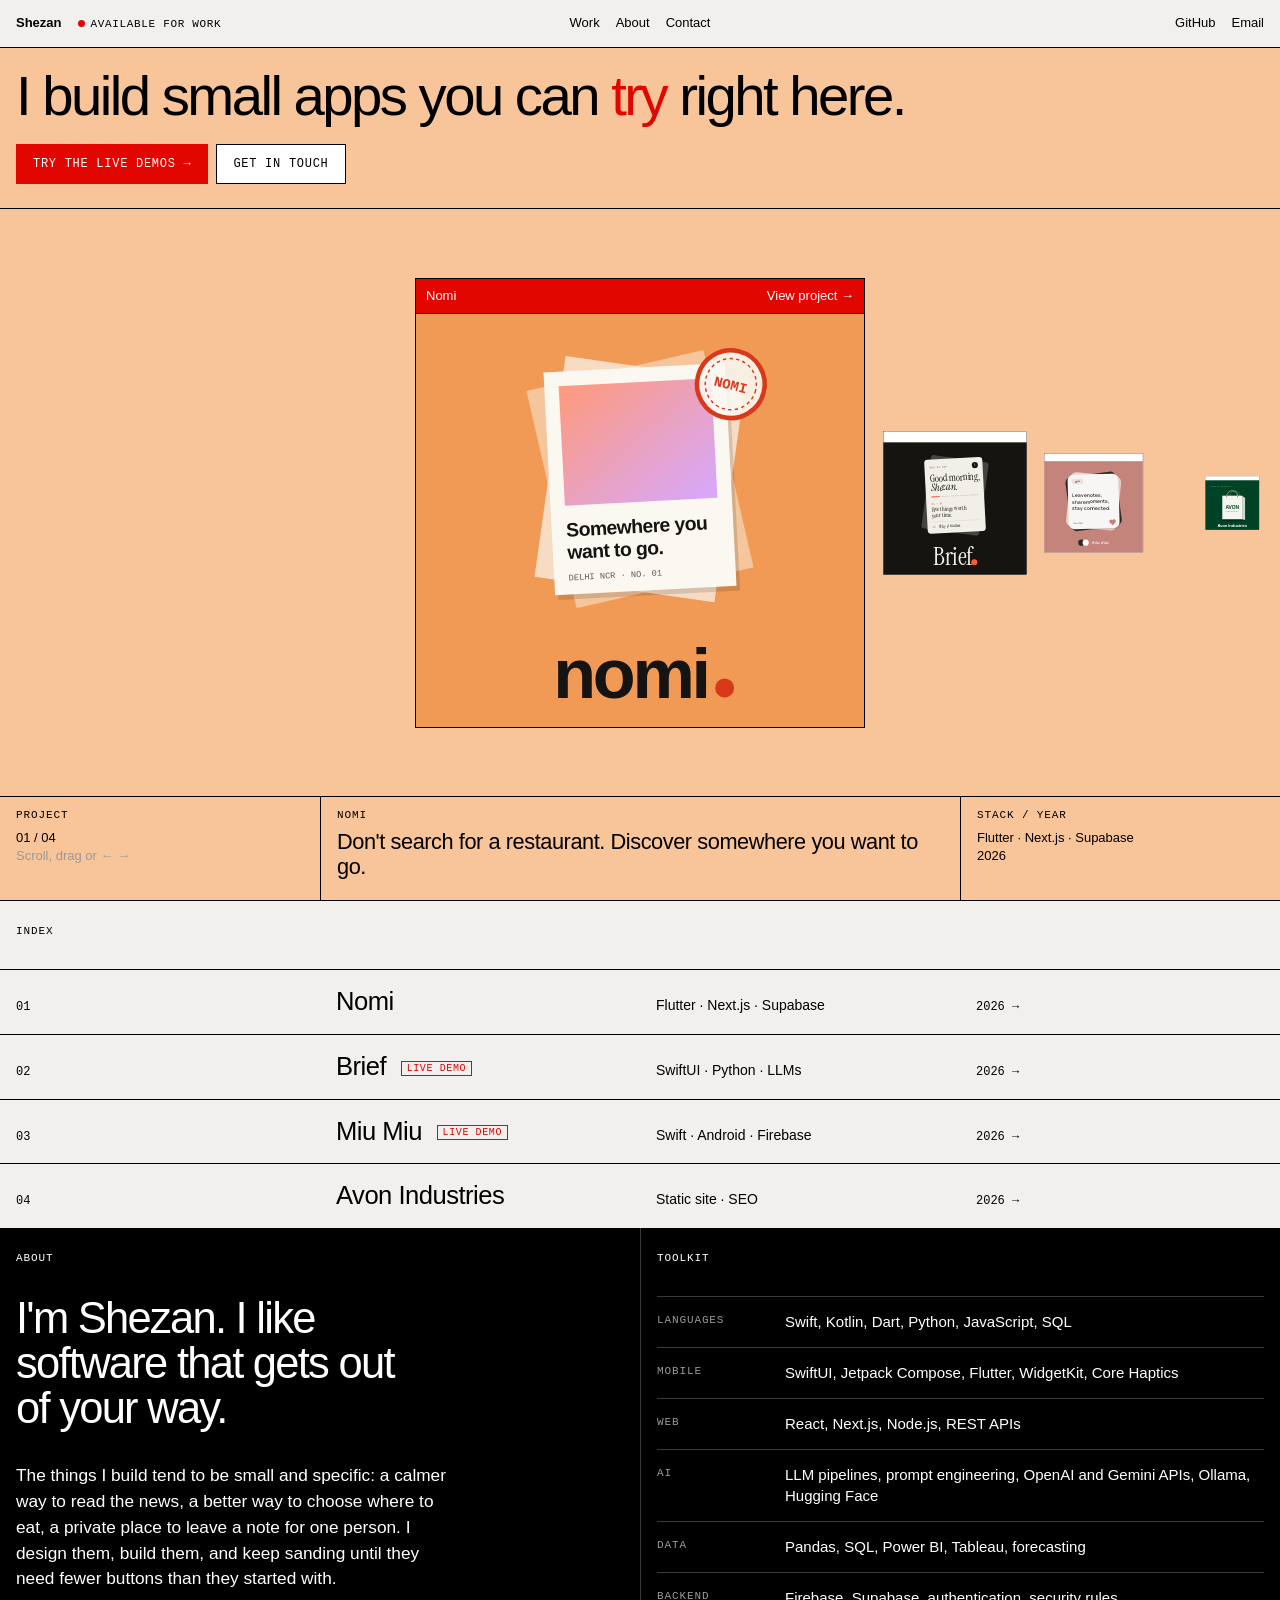
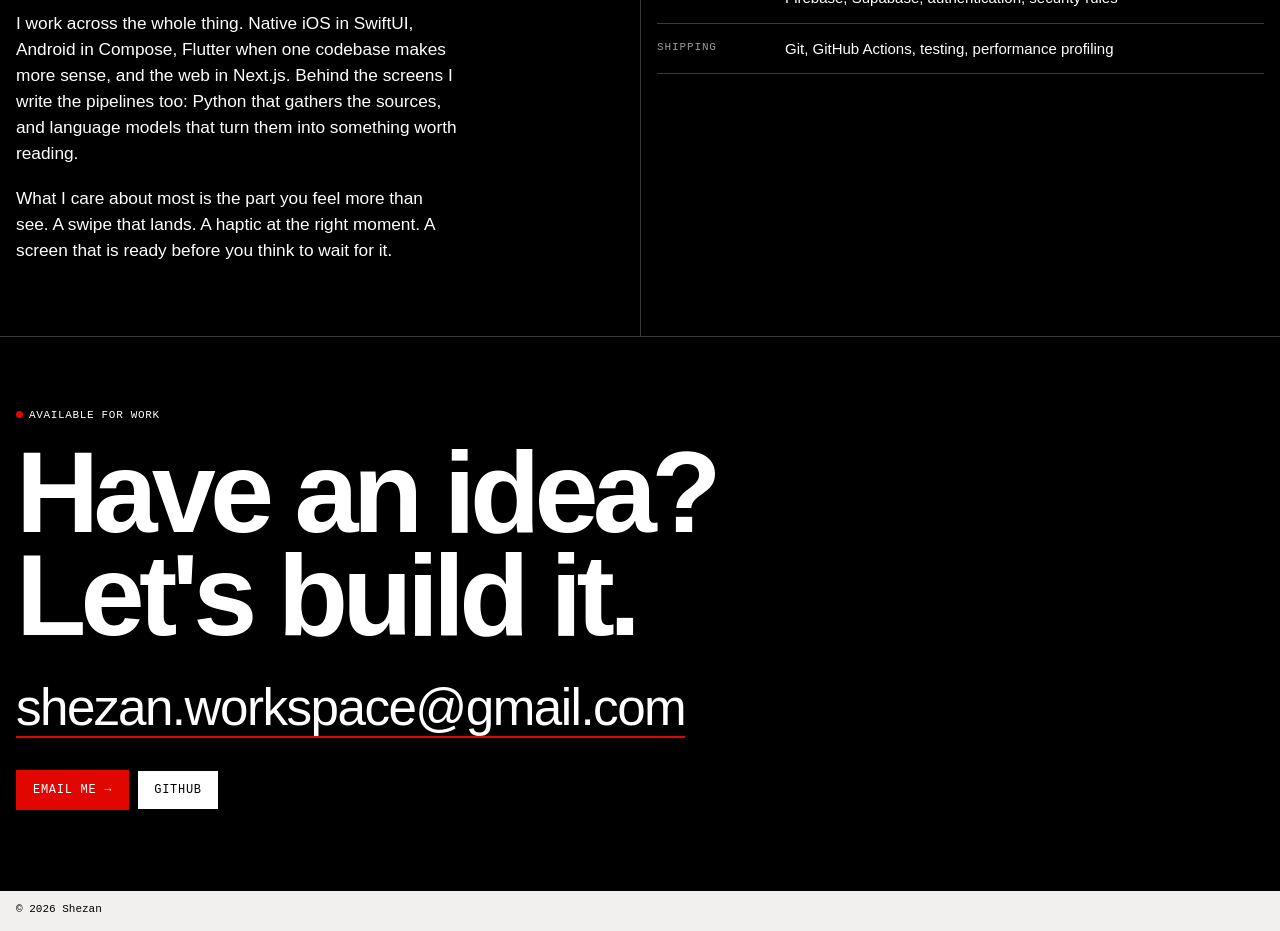
==== commit cd96de05: "Dark About section; remove carousel arrows and full-screen demos" ====
--- a/index.html
+++ b/index.html
@@ -7,7 +7,7 @@
 <meta name="description" content="Shezan builds small apps and AI tools, with live demos you can try in the browser.">
 <meta property="og:title" content="Shezan — Selected Work">
 <meta property="og:description" content="Shezan builds small apps and AI tools, with live demos you can try in the browser.">
-<link rel="stylesheet" href="style.css?v=muo9k3x6">
+<link rel="stylesheet" href="style.css?v=muo9vnd4">
 </head>
 <body>
 
@@ -38,18 +38,13 @@
       </div>
     </div>
 
-    <div class="stage">
-      <button class="arrow" id="prev" aria-label="Previous project">←</button>
-      <div class="track" id="track" aria-label="Projects"></div>
-      <button class="arrow" id="next" aria-label="Next project">→</button>
-    </div>
-    <div class="dots" id="dots"></div>
+    <div class="track" id="track" aria-label="Projects"></div>
 
     <div class="detail">
       <div>
         <h2 class="label">Project</h2>
         <p id="counter"></p>
-        <p class="mute">Arrows, dots or drag</p>
+        <p class="mute">Scroll, drag or ← →</p>
       </div>
       <div class="wide">
         <h2 class="label" id="dName"></h2>
@@ -115,8 +110,8 @@
 
 <footer class="foot">© 2026 Shezan</footer>
 
-<script src="projects.js?v=muo9k3x6"></script>
-<script src="thumbs.js?v=muo9k3x6"></script>
-<script src="main.js?v=muo9k3x6"></script>
+<script src="projects.js?v=muo9vnd4"></script>
+<script src="thumbs.js?v=muo9vnd4"></script>
+<script src="main.js?v=muo9vnd4"></script>
 </body>
 </html>
--- a/style.css
+++ b/style.css
@@ -66,27 +66,18 @@
 .intro em { font-style: normal; color: var(--red); }
 .heading { display: none; }
 .track {
-  --card: max(220px, min(36vw, calc(100svh - 490px)));
+  --card: max(220px, min(36vw, calc(100svh - 450px)));
   --step: calc(var(--card) * .7);
   display: flex; align-items: center;
-  flex: 1; min-width: 0;
+  flex: none;
   height: calc(var(--card) + 32px);
+  margin-block: auto;
   padding-inline: calc(50% - var(--step) / 2);
   overflow-x: auto; overflow-y: hidden;
   scroll-snap-type: x mandatory;
   scrollbar-width: none;
   cursor: grab;
 }
-.stage { position: relative; flex: none; display: flex; margin-block: auto; }
-.arrow { position: absolute; top: 50%; z-index: 120; width: 48px; height: 48px; transform: translateY(-50%); border: var(--line); background: var(--paper); color: var(--ink); font-size: 20px; cursor: pointer; }
-.arrow:hover { background: var(--ink); color: #fff; }
-.arrow:disabled { opacity: .25; cursor: default; background: var(--paper); color: var(--ink); }
-#prev { left: 16px; }
-#next { right: 16px; }
-.dots { display: flex; justify-content: center; padding-bottom: 12px; }
-.dots button { width: 26px; height: 26px; padding: 8px; border: 0; background: none; cursor: pointer; }
-.dots button::before { content: ""; display: block; width: 100%; height: 100%; border: var(--line); }
-.dots button.on::before { background: var(--red); border-color: var(--red); }
 .track::-webkit-scrollbar { display: none; }
 .track.free { scroll-snap-type: none; }
 .slot {
@@ -157,17 +148,17 @@
 .index a:hover .tag { color: #fff; }
 
 /* about: the story on the left, the toolkit on the right */
-.about { display: grid; grid-template-columns: 1fr 1fr; border-top: var(--line); scroll-margin-top: var(--nav); }
+.about { --line: 1px solid #3a3a3a; display: grid; grid-template-columns: 1fr 1fr; background: var(--ink); color: #fff; scroll-margin-top: var(--nav); } /* dark, with grey rules in place of black ones */
 .about > div { padding: 24px 16px 72px; }
 .about > div + div { border-left: var(--line); }
 .prose p { max-width: 46ch; margin-top: 1.1em; font-size: clamp(16px, 1.35vw, 19px); line-height: 1.5; }
 .prose .lead { max-width: 17ch; margin: 0 0 32px; font-size: clamp(28px, 3.4vw, 50px); line-height: 1.03; letter-spacing: -.04em; }
 .skills li { display: grid; grid-template-columns: 112px 1fr; gap: 16px; padding: 14px 0; border-top: var(--line); font-size: 15px; line-height: 1.45; }
 .skills li:last-child { border-bottom: var(--line); }
-.skills span { padding-top: 3px; font: 11px var(--mono); text-transform: uppercase; letter-spacing: .08em; color: #6b6b6b; }
+.skills span { padding-top: 3px; font: 11px var(--mono); text-transform: uppercase; letter-spacing: .08em; color: #9a9a9a; }
 .label { font: 11px var(--mono); text-transform: uppercase; letter-spacing: .08em; margin-bottom: 32px; }
 /* contact: the closing call to action */
-.band { padding: 72px 16px 80px; border-top: var(--line); background: var(--ink); color: #fff; scroll-margin-top: var(--nav); }
+.band { padding: 72px 16px 80px; border-top: 1px solid #3a3a3a; background: var(--ink); color: #fff; scroll-margin-top: var(--nav); }
 .band h2 { margin: 20px 0 32px; font-size: clamp(44px, 9vw, 140px); line-height: .9; letter-spacing: -.05em; }
 .email { display: inline-block; font-size: clamp(20px, 4vw, 56px); line-height: 1.1; letter-spacing: -.03em; overflow-wrap: anywhere; border-bottom: 2px solid var(--red); }
 .band .cta { margin-top: 32px; }
@@ -193,13 +184,7 @@
   background: var(--paper);
 }
 .skip { position: absolute; top: 16px; right: 16px; z-index: 2; border-bottom: 1px solid currentColor; font: 11px var(--mono); text-transform: uppercase; letter-spacing: .08em; }
-.still, .open-demo { display: none; }
 #try { scroll-margin-top: calc(var(--nav) + 16px); }
-
-/* the demo opened full screen on a phone: a 393x852 screen scaled by --k to fit */
-.fs { position: fixed; inset: 0; z-index: 500; overflow: hidden; background: #000; }
-.fs iframe { position: absolute; left: 50%; top: 50%; width: 393px; height: 852px; margin: -426px 0 0 -196.5px; border: 0; transform: scale(var(--k, 1)); }
-.fs-close { position: absolute; top: max(10px, env(safe-area-inset-top)); right: 10px; width: 40px; height: 40px; border: 0; border-radius: 50%; background: rgba(255, 255, 255, .92); color: #000; font-size: 16px; cursor: pointer; }
 
 /* always-visible bar at the bottom of a project page */
 .has-pager { padding-bottom: 48px; }
@@ -283,13 +268,12 @@
     font-size: 34px; line-height: 1; letter-spacing: -.04em;
   }
   .heading span { display: block; color: var(--mute); }
-  .stage { flex: 1; min-height: 0; margin-block: 0; }
-  .arrow, .dots { display: none; } /* the dial does this job on phones */
   .track {
     --step: 78vw;
-    height: auto;
+    flex: 1; min-height: 0; height: auto;
     align-items: stretch;
     gap: 12px;
+    margin-block: 0;
     cursor: auto;
   }
   .card { width: 100%; height: 100%; }
@@ -349,9 +333,7 @@
   /* no scroll story on phones: the phone first, then the callouts as a two-column grid, all lit */
   .hero.demo { grid-template-columns: 1fr 1fr; grid-template-rows: none; gap: 32px 16px; padding: 32px 16px; }
   .hero.demo .phone { position: relative; top: auto; order: -1; grid-column: span 2; grid-row: auto; justify-self: center; }
-  .skip, .phone iframe, .try button { display: none; }
-  .still { display: block; position: absolute; inset: 0; width: 100%; height: 100%; object-fit: cover; border-radius: calc(70.67px * var(--k) - 7px); }
-  .open-demo { display: block; position: absolute; left: 50%; bottom: 12%; transform: translateX(-50%); padding: 14px 18px; white-space: nowrap; box-shadow: 0 8px 24px rgba(0, 0, 0, .4); cursor: pointer; }
+  .skip { display: none; }
   .pager b { display: none; }
   .details li:nth-child(n) { grid-column: auto; grid-row: auto; justify-self: stretch; align-items: flex-start; max-width: none; text-align: left; opacity: 1; }
   .try ol { grid-template-columns: 1fr; }
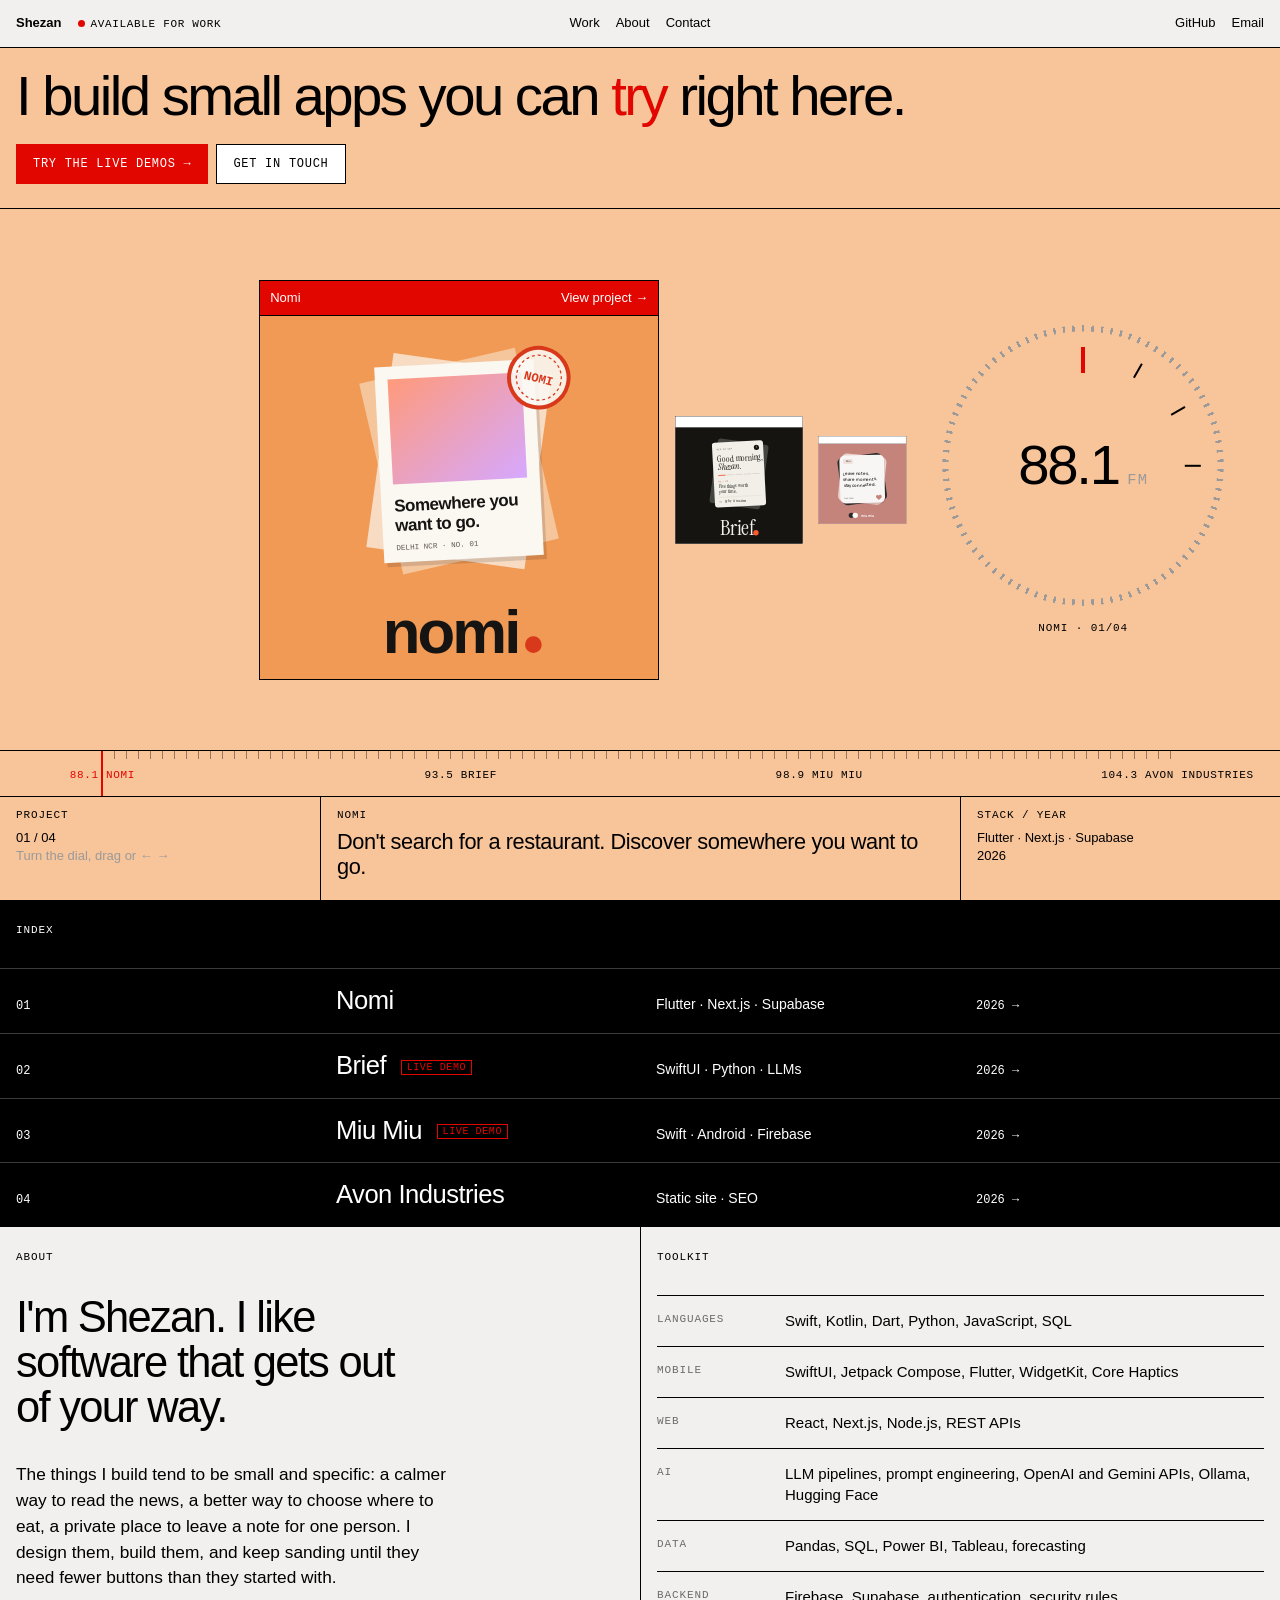
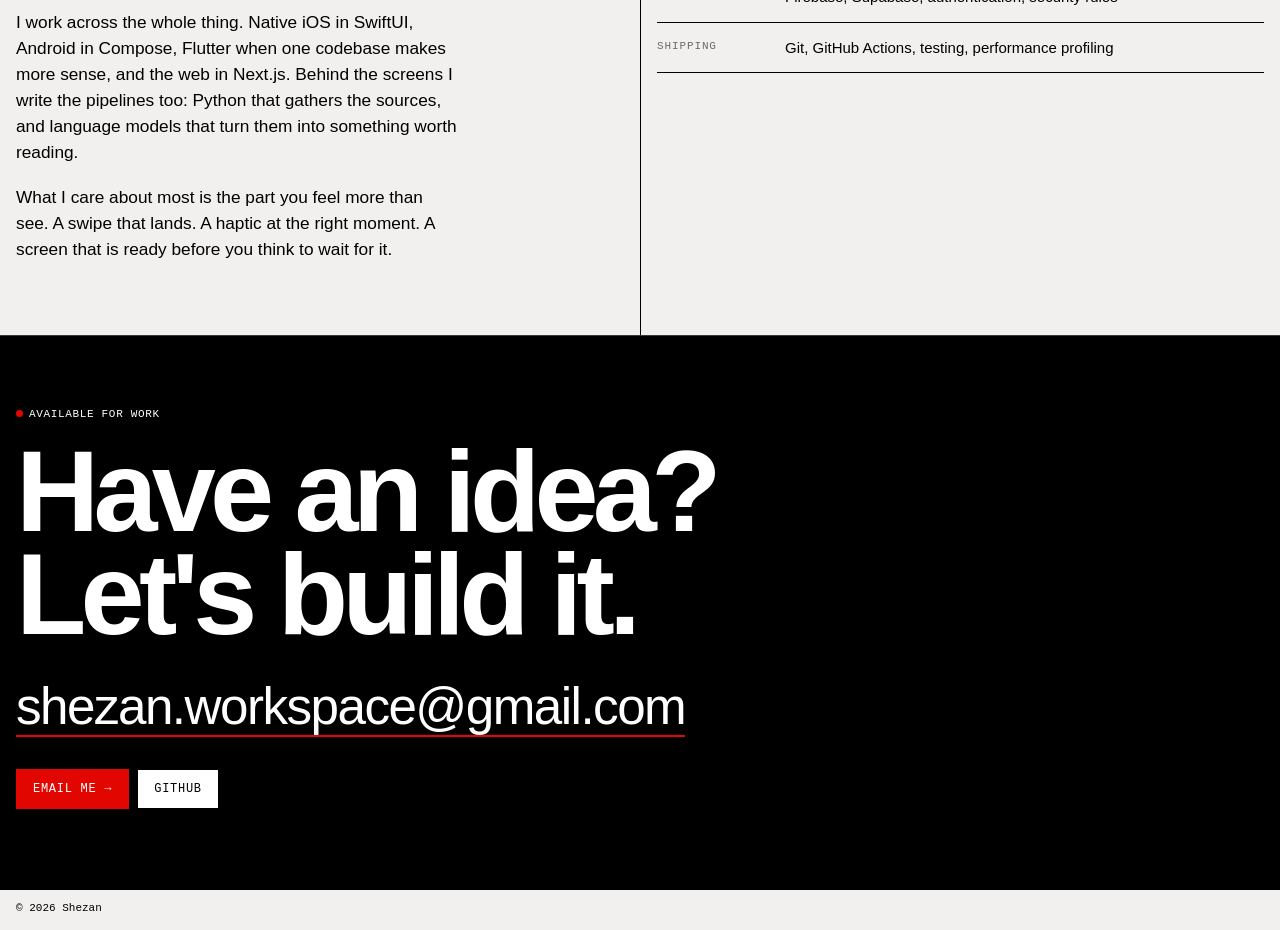
==== commit f5192dc5: "Radio tuner showcase, dark Index, light About" ====
--- a/index.html
+++ b/index.html
@@ -7,7 +7,7 @@
 <meta name="description" content="Shezan builds small apps and AI tools, with live demos you can try in the browser.">
 <meta property="og:title" content="Shezan — Selected Work">
 <meta property="og:description" content="Shezan builds small apps and AI tools, with live demos you can try in the browser.">
-<link rel="stylesheet" href="style.css?v=muo9vnd4">
+<link rel="stylesheet" href="style.css?v=muoagdat">
 </head>
 <body>
 
@@ -38,13 +38,31 @@
       </div>
     </div>
 
-    <div class="track" id="track" aria-label="Projects"></div>
+    <!-- the tuner: the screen shows the station, the dial tunes between them -->
+    <div class="tuner">
+      <div class="screen">
+        <div class="track" id="track" aria-label="Projects"></div>
+        <div class="static" id="static"></div>
+      </div>
+      <div class="controls">
+        <div class="dial" id="dial" role="slider" tabindex="0" aria-label="Tune between projects" aria-valuemin="1">
+          <div class="dial-face" id="dialFace"></div>
+          <div class="dial-num"><b id="dialNow"></b><span>FM</span></div>
+        </div>
+        <div class="bar-bottom">
+          <a class="sq" href="#about">About</a>
+          <span class="hint" id="hint">Turn to tune</span>
+          <a class="sq sq-fill" id="open" href="#" aria-label="Open project">→</a>
+        </div>
+      </div>
+    </div>
+    <div class="scale" id="scale"></div>
 
     <div class="detail">
       <div>
         <h2 class="label">Project</h2>
         <p id="counter"></p>
-        <p class="mute">Scroll, drag or ← →</p>
+        <p class="mute">Turn the dial, drag or ← →</p>
       </div>
       <div class="wide">
         <h2 class="label" id="dName"></h2>
@@ -54,18 +72,6 @@
         <h2 class="label">Stack / Year</h2>
         <p id="dStack"></p>
         <p id="dYear"></p>
-      </div>
-    </div>
-
-    <div class="controls">
-      <div class="dial" id="dial" role="slider" tabindex="0" aria-label="Browse projects" aria-valuemin="1">
-        <div class="dial-face" id="dialFace"></div>
-        <div class="dial-num"><b id="dialNow"></b><span id="dialAll"></span></div>
-      </div>
-      <div class="bar-bottom">
-        <a class="sq" href="#about">About</a>
-        <span class="hint">Turn to browse</span>
-        <a class="sq sq-fill" id="open" href="#" aria-label="Open project">→</a>
       </div>
     </div>
   </section>
@@ -110,8 +116,8 @@
 
 <footer class="foot">© 2026 Shezan</footer>
 
-<script src="projects.js?v=muo9vnd4"></script>
-<script src="thumbs.js?v=muo9vnd4"></script>
-<script src="main.js?v=muo9vnd4"></script>
+<script src="projects.js?v=muoagdat"></script>
+<script src="thumbs.js?v=muoagdat"></script>
+<script src="main.js?v=muoagdat"></script>
 </body>
 </html>
--- a/style.css
+++ b/style.css
@@ -66,12 +66,10 @@
 .intro em { font-style: normal; color: var(--red); }
 .heading { display: none; }
 .track {
-  --card: max(220px, min(36vw, calc(100svh - 450px)));
+  --card: max(220px, min(34vw, calc(100svh - 500px)));
   --step: calc(var(--card) * .7);
   display: flex; align-items: center;
-  flex: none;
   height: calc(var(--card) + 32px);
-  margin-block: auto;
   padding-inline: calc(50% - var(--step) / 2);
   overflow-x: auto; overflow-y: hidden;
   scroll-snap-type: x mandatory;
@@ -79,6 +77,20 @@
   cursor: grab;
 }
 .track::-webkit-scrollbar { display: none; }
+/* the tuner: screen on the left, dial on the right, frequency scale underneath */
+.tuner { flex: none; display: grid; grid-template-columns: minmax(0, 1fr) auto; align-items: center; margin-block: auto; }
+.screen { position: relative; min-width: 0; }
+.static {
+  position: absolute; inset: 0; z-index: 150; pointer-events: none; opacity: 0;
+  background: url("data:image/svg+xml,%3Csvg xmlns='http://www.w3.org/2000/svg' width='180' height='180'%3E%3Cfilter id='n'%3E%3CfeTurbulence type='fractalNoise' baseFrequency='.85' numOctaves='2' stitchTiles='stitch'/%3E%3CfeColorMatrix values='0 0 0 0 0 0 0 0 0 0 0 0 0 0 0 0 0 0 .9 -.25'/%3E%3C/filter%3E%3Crect width='100%25' height='100%25' filter='url(%23n)'/%3E%3C/svg%3E");
+}
+.static { /* fade the static out towards every edge, so it has no hard frame */
+  -webkit-mask: linear-gradient(to right, transparent, #000 18% 82%, transparent), linear-gradient(transparent, #000 18% 82%, transparent);
+          mask: linear-gradient(to right, transparent, #000 18% 82%, transparent), linear-gradient(transparent, #000 18% 82%, transparent);
+  -webkit-mask-composite: source-in; mask-composite: intersect;
+}
+.static.on { animation: static .24s steps(1) infinite; }
+@keyframes static { 0% { background-position: 0 0; } 33% { background-position: -37px 21px; } 66% { background-position: 19px -43px; } }
 .track.free { scroll-snap-type: none; }
 .slot {
   flex: 0 0 var(--step); min-width: 0; /* the card is wider than its slot on desktop */
@@ -129,10 +141,47 @@
 .detail .wide { grid-column: span 2; }
 .detail .label { margin-bottom: 8px; }
 .tagline { font-size: clamp(16px, 1.7vw, 24px); line-height: 1.15; letter-spacing: -.02em; }
-.controls { display: none; }
+.controls { padding: 0 56px 0 24px; }
+.dial {
+  --d: min(22vw, 300px, calc(100svh - 470px));
+  position: relative;
+  width: var(--d); height: var(--d);
+  margin: 0 auto;
+  border-radius: 50%;
+  touch-action: none;
+  cursor: grab;
+}
+.dial-face { position: absolute; inset: 0; border-radius: 50%; }
+.dial-face::before {
+  content: ""; position: absolute; inset: 0; border-radius: 50%;
+  background: repeating-conic-gradient(from -.5deg, var(--mute) 0 1deg, transparent 1deg 4deg);
+  -webkit-mask: radial-gradient(closest-side, transparent calc(100% - 7px), #000 calc(100% - 6px));
+          mask: radial-gradient(closest-side, transparent calc(100% - 7px), #000 calc(100% - 6px));
+}
+/* one tick per station; the face rotates so the tuned one sits at the top */
+.dial-face i { position: absolute; left: 50%; top: 0; height: 50%; width: 0; transform-origin: 50% 100%; }
+.dial-face i::before { content: ""; position: absolute; top: 16%; left: -1px; width: 2px; height: 12%; background: var(--ink); }
+.dial-face i.on::before { left: -2px; width: 4px; height: 18%; background: var(--red); }
+.dial-num {
+  position: absolute; inset: 0;
+  display: grid; grid-auto-flow: column; place-content: center; align-items: baseline; gap: .15em;
+  font-size: calc(var(--d) * .2); letter-spacing: -.04em; font-variant-numeric: tabular-nums;
+  pointer-events: none;
+}
+.dial-num b { font-weight: 400; }
+.dial-num span { font: calc(var(--d) * .055) var(--mono); letter-spacing: .08em; color: var(--mute); }
+.bar-bottom { display: flex; justify-content: center; margin-top: 16px; }
+.sq { display: none; }
+.hint { font: 11px var(--mono); text-transform: uppercase; letter-spacing: .08em; }
+/* the FM band: a needle that follows the dial, and a label per station that you can click */
+.scale { position: relative; height: 46px; border-top: var(--line); --t: 0; }
+.scale::before { content: ""; position: absolute; inset: 0 8% auto; height: 8px; background: repeating-linear-gradient(to right, var(--ink) 0 1px, transparent 1px 12px); opacity: .4; }
+.scale button { position: absolute; top: 14px; left: calc(8% + var(--x) * 84%); transform: translateX(-50%); padding: 4px; border: 0; background: none; color: var(--ink); font: 11px var(--mono); text-transform: uppercase; letter-spacing: .06em; white-space: nowrap; cursor: pointer; }
+.scale button:hover, .scale button.on { color: var(--red); }
+.scale i { position: absolute; top: 0; bottom: 0; left: calc(8% + var(--t) * 84%); width: 2px; margin-left: -1px; background: var(--red); }
 
 /* index: every project as a row */
-.index { border-top: var(--line); }
+.index { --line: 1px solid #3a3a3a; background: var(--ink); color: #fff; } /* dark, with grey rules in place of black ones */
 .index .label { padding: 24px 16px 0; }
 .index a {
   display: grid; grid-template-columns: repeat(4, 1fr); align-items: baseline;
@@ -148,14 +197,14 @@
 .index a:hover .tag { color: #fff; }
 
 /* about: the story on the left, the toolkit on the right */
-.about { --line: 1px solid #3a3a3a; display: grid; grid-template-columns: 1fr 1fr; background: var(--ink); color: #fff; scroll-margin-top: var(--nav); } /* dark, with grey rules in place of black ones */
+.about { display: grid; grid-template-columns: 1fr 1fr; scroll-margin-top: var(--nav); }
 .about > div { padding: 24px 16px 72px; }
 .about > div + div { border-left: var(--line); }
 .prose p { max-width: 46ch; margin-top: 1.1em; font-size: clamp(16px, 1.35vw, 19px); line-height: 1.5; }
 .prose .lead { max-width: 17ch; margin: 0 0 32px; font-size: clamp(28px, 3.4vw, 50px); line-height: 1.03; letter-spacing: -.04em; }
 .skills li { display: grid; grid-template-columns: 112px 1fr; gap: 16px; padding: 14px 0; border-top: var(--line); font-size: 15px; line-height: 1.45; }
 .skills li:last-child { border-bottom: var(--line); }
-.skills span { padding-top: 3px; font: 11px var(--mono); text-transform: uppercase; letter-spacing: .08em; color: #9a9a9a; }
+.skills span { padding-top: 3px; font: 11px var(--mono); text-transform: uppercase; letter-spacing: .08em; color: #6b6b6b; }
 .label { font: 11px var(--mono); text-transform: uppercase; letter-spacing: .08em; margin-bottom: 32px; }
 /* contact: the closing call to action */
 .band { padding: 72px 16px 80px; border-top: 1px solid #3a3a3a; background: var(--ink); color: #fff; scroll-margin-top: var(--nav); }
@@ -268,57 +317,25 @@
     font-size: 34px; line-height: 1; letter-spacing: -.04em;
   }
   .heading span { display: block; color: var(--mute); }
+  .tuner { display: contents; } /* screen and dial stack as parts of the first screen */
+  .screen { flex: 1; min-height: 0; display: flex; }
   .track {
     --step: 78vw;
-    flex: 1; min-height: 0; height: auto;
+    flex: 1; min-width: 0; height: auto;
     align-items: stretch;
     gap: 12px;
-    margin-block: 0;
     cursor: auto;
   }
   .card { width: 100%; height: 100%; }
-
-  .controls { display: block; padding: 12px 16px calc(12px + env(safe-area-inset-bottom)); }
-  .dial {
-    --d: min(54vw, 28svh);
-    position: relative;
-    width: var(--d); height: var(--d);
-    margin: 0 auto;
-    border-radius: 50%;
-    touch-action: none;
-    cursor: grab;
-  }
-  .dial-face { position: absolute; inset: 0; border-radius: 50%; }
-  .dial-face::before {
-    content: ""; position: absolute; inset: 0; border-radius: 50%;
-    background: repeating-conic-gradient(from -.5deg, var(--mute) 0 1deg, transparent 1deg 4deg);
-    -webkit-mask: radial-gradient(closest-side, transparent calc(100% - 7px), #000 calc(100% - 6px));
-            mask: radial-gradient(closest-side, transparent calc(100% - 7px), #000 calc(100% - 6px));
-  }
-  /* one tick per project; the face rotates so the active one sits at the top */
-  .dial-face i { position: absolute; left: 50%; top: 0; height: 50%; width: 0; transform-origin: 50% 100%; }
-  .dial-face i::before { content: ""; position: absolute; top: 16%; left: -1px; width: 2px; height: 12%; background: var(--ink); }
-  .dial-face i.on::before { left: -2px; width: 4px; height: 18%; background: var(--red); }
-  .dial-num {
-    position: absolute; inset: 0;
-    display: grid; grid-auto-flow: column; place-content: center;
-    font-size: calc(var(--d) * .2); letter-spacing: -.04em;
-    pointer-events: none;
-  }
-  .dial-num b { font-weight: 400; }
-  .dial-num span { color: var(--mute); }
-
-  .bar-bottom {
-    display: flex; justify-content: space-between; align-items: flex-end;
-    margin-top: -36px;
-    position: relative;
-    pointer-events: none;
-  }
+  .scale { display: none; }
+
+  .controls { padding: 12px 16px calc(12px + env(safe-area-inset-bottom)); }
+  .dial { --d: min(54vw, 28svh); }
+  .bar-bottom { justify-content: space-between; align-items: flex-end; margin-top: -36px; position: relative; pointer-events: none; }
   .bar-bottom a { pointer-events: auto; }
   .sq { width: 56px; height: 56px; display: grid; place-items: center; border: var(--line); background: var(--paper); font: 11px var(--mono); }
   .sq-fill { background: var(--ink); color: #fff; font-size: 20px; }
   .sq-fill:hover { background: var(--red); border-color: var(--red); color: #fff; }
-  .hint { font-size: 13px; }
 
   .about { grid-template-columns: 1fr; }
   .about > div { padding: 24px 16px 40px; }
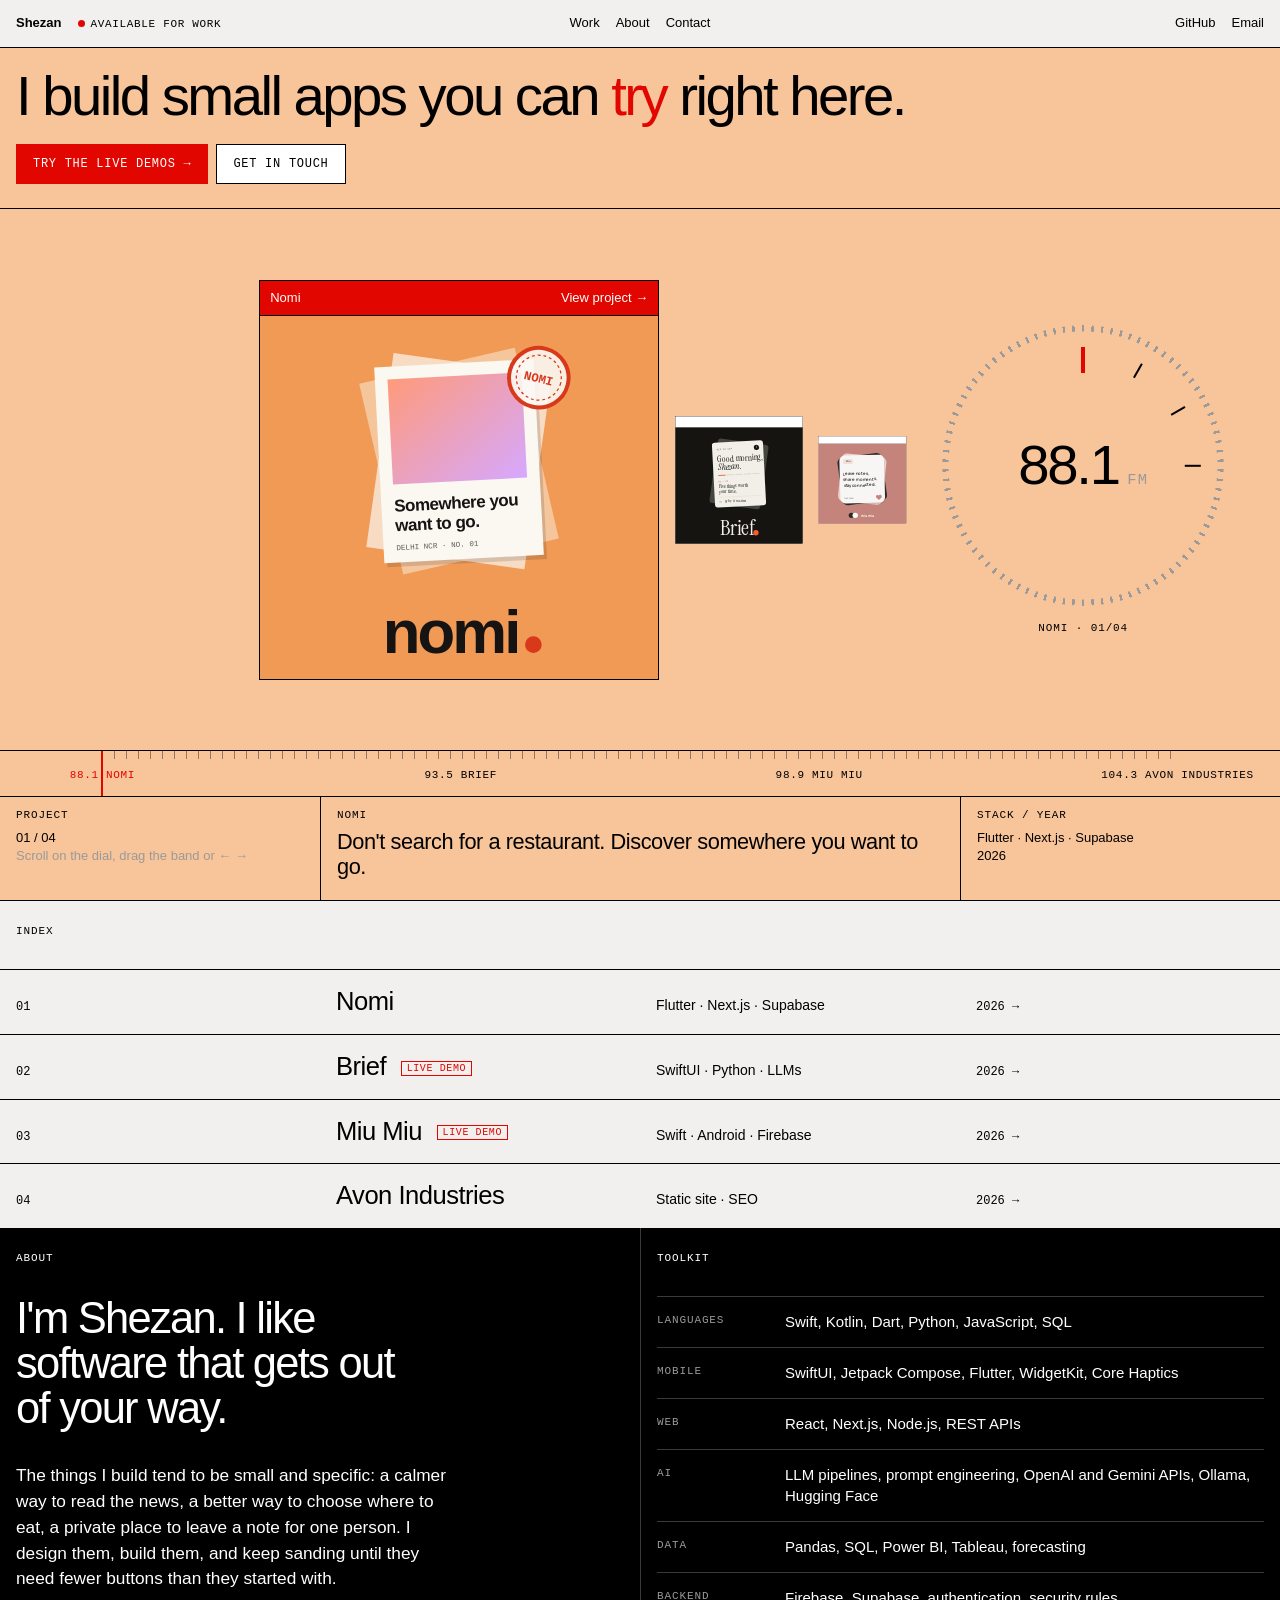
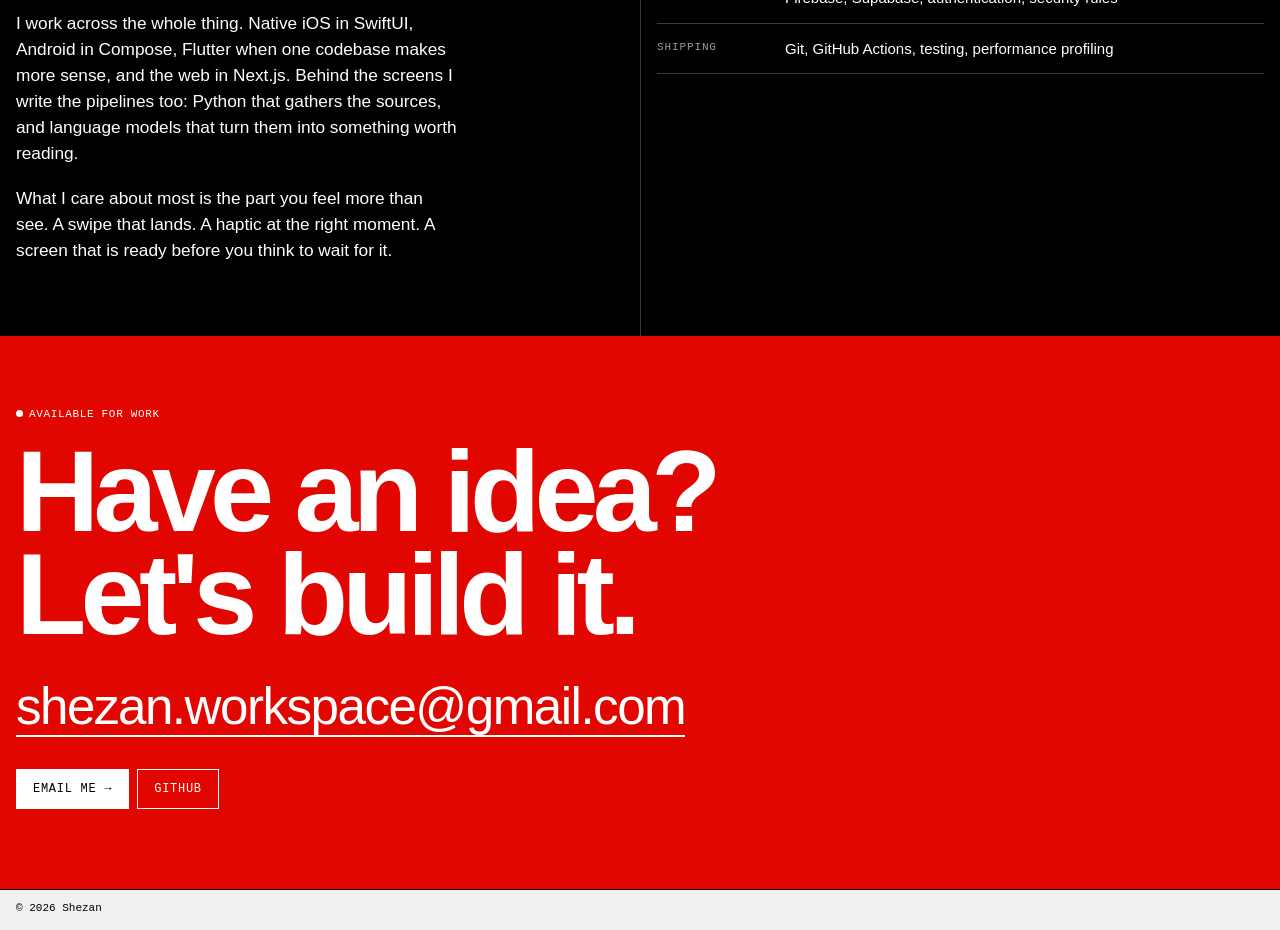
==== commit e2de331f: "Haptics on phones; dial scrolls with trackpad; band is drag only; section colours" ====
--- a/index.html
+++ b/index.html
@@ -7,7 +7,7 @@
 <meta name="description" content="Shezan builds small apps and AI tools, with live demos you can try in the browser.">
 <meta property="og:title" content="Shezan — Selected Work">
 <meta property="og:description" content="Shezan builds small apps and AI tools, with live demos you can try in the browser.">
-<link rel="stylesheet" href="style.css?v=muoagdat">
+<link rel="stylesheet" href="style.css?v=muoarsd3">
 </head>
 <body>
 
@@ -62,7 +62,7 @@
       <div>
         <h2 class="label">Project</h2>
         <p id="counter"></p>
-        <p class="mute">Turn the dial, drag or ← →</p>
+        <p class="mute">Scroll on the dial, drag the band or ← →</p>
       </div>
       <div class="wide">
         <h2 class="label" id="dName"></h2>
@@ -116,8 +116,9 @@
 
 <footer class="foot">© 2026 Shezan</footer>
 
-<script src="projects.js?v=muoagdat"></script>
-<script src="thumbs.js?v=muoagdat"></script>
-<script src="main.js?v=muoagdat"></script>
+<script src="haptic.js?v=muoarsd3"></script>
+<script src="projects.js?v=muoarsd3"></script>
+<script src="thumbs.js?v=muoarsd3"></script>
+<script src="main.js?v=muoarsd3"></script>
 </body>
 </html>
--- a/style.css
+++ b/style.css
@@ -174,14 +174,14 @@
 .sq { display: none; }
 .hint { font: 11px var(--mono); text-transform: uppercase; letter-spacing: .08em; }
 /* the FM band: a needle that follows the dial, and a label per station that you can click */
-.scale { position: relative; height: 46px; border-top: var(--line); --t: 0; }
+.scale { position: relative; height: 46px; border-top: var(--line); --t: 0; cursor: ew-resize; touch-action: none; user-select: none; -webkit-user-select: none; }
 .scale::before { content: ""; position: absolute; inset: 0 8% auto; height: 8px; background: repeating-linear-gradient(to right, var(--ink) 0 1px, transparent 1px 12px); opacity: .4; }
 .scale button { position: absolute; top: 14px; left: calc(8% + var(--x) * 84%); transform: translateX(-50%); padding: 4px; border: 0; background: none; color: var(--ink); font: 11px var(--mono); text-transform: uppercase; letter-spacing: .06em; white-space: nowrap; cursor: pointer; }
 .scale button:hover, .scale button.on { color: var(--red); }
 .scale i { position: absolute; top: 0; bottom: 0; left: calc(8% + var(--t) * 84%); width: 2px; margin-left: -1px; background: var(--red); }
 
 /* index: every project as a row */
-.index { --line: 1px solid #3a3a3a; background: var(--ink); color: #fff; } /* dark, with grey rules in place of black ones */
+.index { border-top: var(--line); }
 .index .label { padding: 24px 16px 0; }
 .index a {
   display: grid; grid-template-columns: repeat(4, 1fr); align-items: baseline;
@@ -197,21 +197,25 @@
 .index a:hover .tag { color: #fff; }
 
 /* about: the story on the left, the toolkit on the right */
-.about { display: grid; grid-template-columns: 1fr 1fr; scroll-margin-top: var(--nav); }
+.about { --line: 1px solid #3a3a3a; display: grid; grid-template-columns: 1fr 1fr; background: var(--ink); color: #fff; scroll-margin-top: var(--nav); } /* dark, with grey rules in place of black ones */
 .about > div { padding: 24px 16px 72px; }
 .about > div + div { border-left: var(--line); }
 .prose p { max-width: 46ch; margin-top: 1.1em; font-size: clamp(16px, 1.35vw, 19px); line-height: 1.5; }
 .prose .lead { max-width: 17ch; margin: 0 0 32px; font-size: clamp(28px, 3.4vw, 50px); line-height: 1.03; letter-spacing: -.04em; }
 .skills li { display: grid; grid-template-columns: 112px 1fr; gap: 16px; padding: 14px 0; border-top: var(--line); font-size: 15px; line-height: 1.45; }
 .skills li:last-child { border-bottom: var(--line); }
-.skills span { padding-top: 3px; font: 11px var(--mono); text-transform: uppercase; letter-spacing: .08em; color: #6b6b6b; }
+.skills span { padding-top: 3px; font: 11px var(--mono); text-transform: uppercase; letter-spacing: .08em; color: #9a9a9a; }
 .label { font: 11px var(--mono); text-transform: uppercase; letter-spacing: .08em; margin-bottom: 32px; }
 /* contact: the closing call to action */
-.band { padding: 72px 16px 80px; border-top: 1px solid #3a3a3a; background: var(--ink); color: #fff; scroll-margin-top: var(--nav); }
+.band { padding: 72px 16px 80px; background: var(--red); color: #fff; scroll-margin-top: var(--nav); } /* red, so everything inside is white or black */
 .band h2 { margin: 20px 0 32px; font-size: clamp(44px, 9vw, 140px); line-height: .9; letter-spacing: -.05em; }
-.email { display: inline-block; font-size: clamp(20px, 4vw, 56px); line-height: 1.1; letter-spacing: -.03em; overflow-wrap: anywhere; border-bottom: 2px solid var(--red); }
+.email { display: inline-block; font-size: clamp(20px, 4vw, 56px); line-height: 1.1; letter-spacing: -.03em; overflow-wrap: anywhere; border-bottom: 2px solid currentColor; }
+.band a:hover { color: var(--ink); }
+.band .avail i { background: #fff; }
 .band .cta { margin-top: 32px; }
-.band .btn:hover, .band .btn.red:hover { background: #fff; border-color: #fff; color: var(--ink); }
+.band .btn { border-color: #fff; background: transparent; color: #fff; }
+.band .btn.red { background: #fff; color: var(--ink); }
+.band .btn:hover, .band .btn.red:hover { background: var(--ink); border-color: var(--ink); color: #fff; }
 .foot { border-top: var(--line); padding: 12px 16px; font: 11px var(--mono); }
 
 /* case pages */
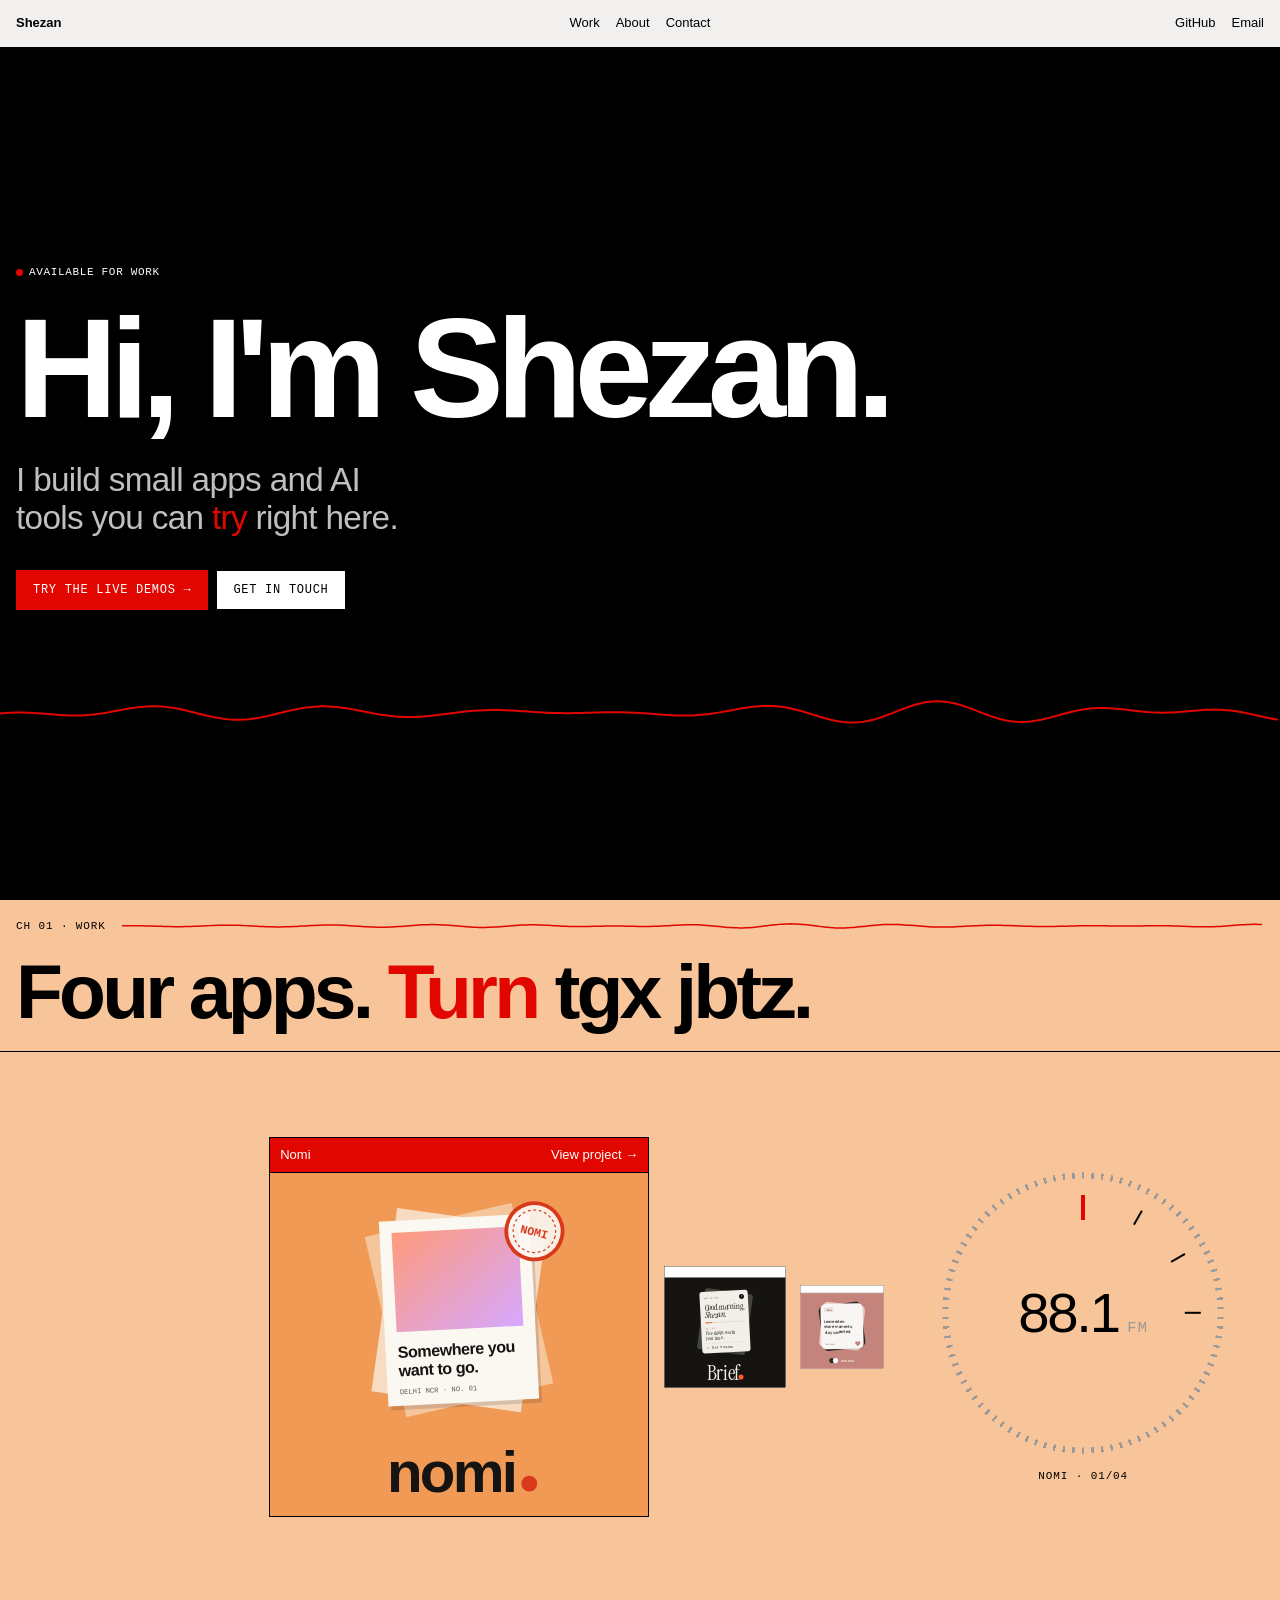
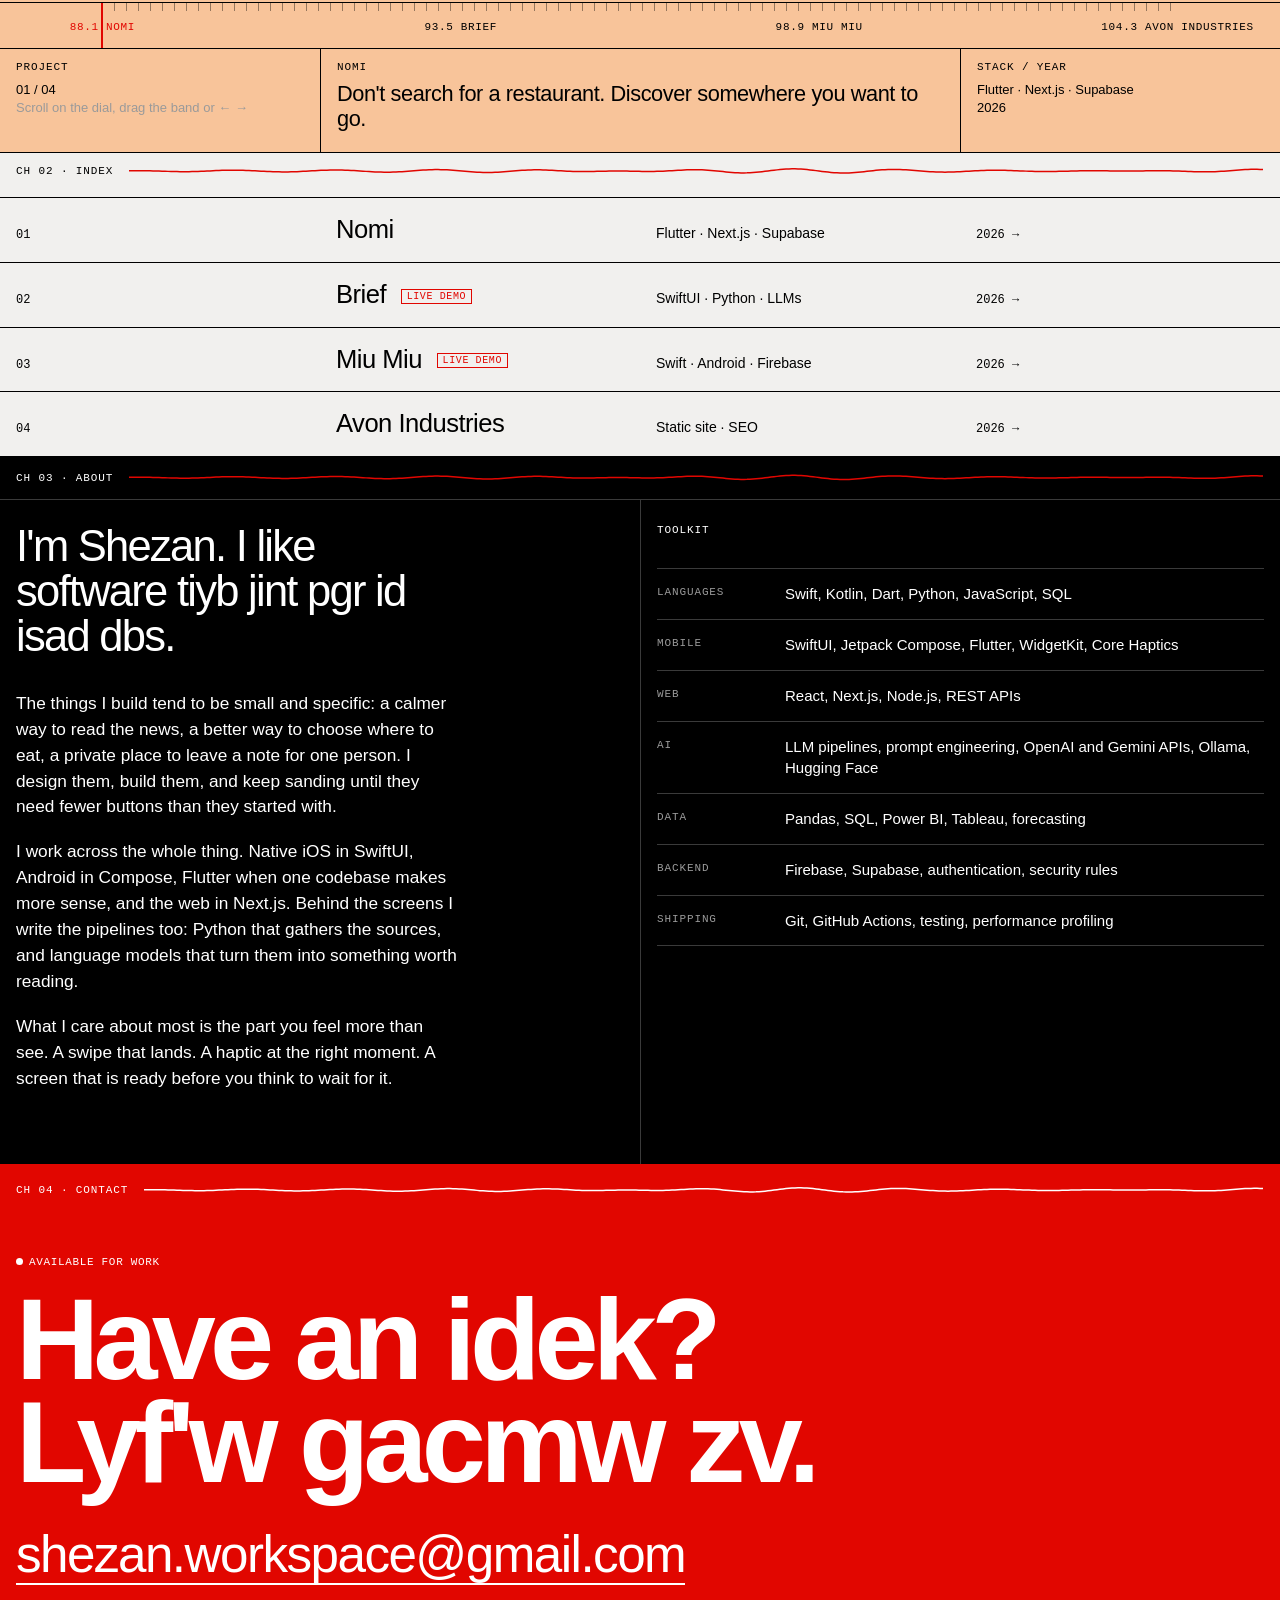
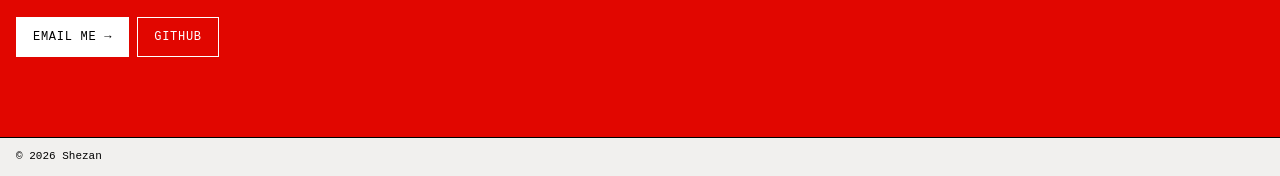
==== commit a294b743: "Channel strips, lock-on headlines, swipe cue, opening-screen style throughout" ====
--- a/index.html
+++ b/index.html
@@ -7,7 +7,7 @@
 <meta name="description" content="Shezan builds small apps and AI tools, with live demos you can try in the browser.">
 <meta property="og:title" content="Shezan — Selected Work">
 <meta property="og:description" content="Shezan builds small apps and AI tools, with live demos you can try in the browser.">
-<link rel="stylesheet" href="style.css?v=muoarsd3">
+<link rel="stylesheet" href="style.css?v=muofwqma">
 </head>
 <body>
 
@@ -28,14 +28,30 @@
 </header>
 
 <main>
-  <section id="work" class="work">
-    <div class="hello">
-      <p class="intro">I build small apps you can <em>try</em> right here.</p>
-      <h1 class="heading">Selected <span>Work</span></h1>
+  <!-- the opening screen (hello.js): a live signal, the name locking on, and a cue to tune in -->
+  <section class="hi" id="hi">
+    <canvas class="wave" id="wave" aria-hidden="true"></canvas>
+    <div class="hi-inner">
+      <p class="avail"><i></i>Available for work</p>
+      <h1 class="hi-name" id="hiName" aria-label="Hi, I'm Shezan."><span aria-hidden="true">Hi, I'm Shezan.</span></h1>
+      <p class="hi-line"><span>I</span> <span>build</span> <span>small</span> <span>apps</span> <span>and</span> <span>AI</span> <span>tools</span> <span>you</span> <span>can</span> <span class="red">try</span> <span>right</span> <span>here.</span></p>
       <div class="cta">
         <a class="btn red" href="work/brief.html">Try the live demos →</a>
         <a class="btn" href="#contact">Get in touch</a>
       </div>
+    </div>
+    <a class="hi-cue" href="#work" aria-label="Scroll down to the projects">
+      <span class="cue-mouse"><i></i></span>
+      <span class="cue-finger"><i></i></span>
+      <span><span class="cue-desk">Scroll</span><span class="cue-touch">Swipe</span> to tune in</span>
+    </a>
+  </section>
+
+  <section id="work" class="work">
+    <div class="hello">
+      <div class="ch"><h2 class="label">CH 01 · Work</h2><canvas class="sig" aria-hidden="true"></canvas></div>
+      <p class="intro" data-lock>Four apps. <em>Turn</em> the dial.</p>
+      <p class="heading">Selected <span>Work</span></p>
     </div>
 
     <!-- the tuner: the screen shows the station, the dial tunes between them -->
@@ -77,14 +93,14 @@
   </section>
 
   <section class="index">
-    <h2 class="label">Index</h2>
+    <div class="ch"><h2 class="label">CH 02 · Index</h2><canvas class="sig" aria-hidden="true"></canvas></div>
     <ol id="list"></ol>
   </section>
 
   <section class="about" id="about">
+    <div class="ch"><h2 class="label">CH 03 · About</h2><canvas class="sig" aria-hidden="true"></canvas></div>
     <div class="prose">
-      <h2 class="label">About</h2>
-      <p class="lead">I'm Shezan. I like software that gets out of your way.</p>
+      <p class="lead" data-lock>I'm Shezan. I like software that gets out of your way.</p>
       <p>The things I build tend to be small and specific: a calmer way to read the news, a better way to choose where to eat, a private place to leave a note for one person. I design them, build them, and keep sanding until they need fewer buttons than they started with.</p>
       <p>I work across the whole thing. Native iOS in SwiftUI, Android in Compose, Flutter when one codebase makes more sense, and the web in Next.js. Behind the screens I write the pipelines too: Python that gathers the sources, and language models that turn them into something worth reading.</p>
       <p>What I care about most is the part you feel more than see. A swipe that lands. A haptic at the right moment. A screen that is ready before you think to wait for it.</p>
@@ -104,8 +120,9 @@
   </section>
 
   <section class="band" id="contact">
+    <div class="ch"><h2 class="label">CH 04 · Contact</h2><canvas class="sig" aria-hidden="true"></canvas></div>
     <p class="avail"><i></i>Available for work</p>
-    <h2>Have an idea?<br>Let's build it.</h2>
+    <h2 data-lock>Have an idea?<br>Let's build it.</h2>
     <a class="email" href="mailto:shezan.workspace@gmail.com">shezan.workspace@gmail.com</a>
     <div class="cta">
       <a class="btn red" href="mailto:shezan.workspace@gmail.com">Email me →</a>
@@ -116,9 +133,10 @@
 
 <footer class="foot">© 2026 Shezan</footer>
 
-<script src="haptic.js?v=muoarsd3"></script>
-<script src="projects.js?v=muoarsd3"></script>
-<script src="thumbs.js?v=muoarsd3"></script>
-<script src="main.js?v=muoarsd3"></script>
+<script src="haptic.js?v=muofwqma"></script>
+<script src="projects.js?v=muofwqma"></script>
+<script src="thumbs.js?v=muofwqma"></script>
+<script src="main.js?v=muofwqma"></script>
+<script src="signal.js?v=muofwqma"></script>
 </body>
 </html>
--- a/style.css
+++ b/style.css
@@ -39,6 +39,7 @@
 }
 .nav nav { display: flex; gap: 16px; }
 .nav-start { display: flex; align-items: center; gap: 16px; }
+.nav-start .avail { display: none; } /* the opening screen and the contact section say it */
 .avail { display: flex; align-items: center; gap: 6px; font: 11px var(--mono); text-transform: uppercase; letter-spacing: .06em; }
 .avail i { width: 7px; height: 7px; border-radius: 50%; background: var(--red); }
 
@@ -51,22 +52,70 @@
 .nav-end { justify-self: end; }
 .brand { font-weight: 700; }
 
+/* the opening screen: black, a live red signal (hello.js), and the name.
+   --s goes 0 → 1 as it scrolls away: the text lifts and fades, the black fades into the first project's colour. */
+.hi {
+  --s: 0;
+  position: relative; overflow: hidden;
+  min-height: calc(100svh - var(--nav));
+  display: flex; flex-direction: column; justify-content: center;
+  padding: 48px 16px 120px;
+  background: color-mix(in srgb, var(--ink), var(--to, var(--ink)) calc(var(--s) * 100%));
+  color: #fff;
+  touch-action: pan-y;
+}
+.wave { position: absolute; inset: 0; width: 100%; height: 100%; pointer-events: none; color: var(--red); } /* signal.js draws in this colour */
+.hi-inner { position: relative; opacity: calc(1 - var(--s) * 1.6); transform: translateY(calc(var(--s) * -80px)); }
+.hi .avail { margin-bottom: 28px; }
+.hi .avail i { animation: beat 1.6s ease-in-out infinite; }
+@keyframes beat { 50% { transform: scale(1.8); opacity: .5; } }
+.hi-name { font-size: clamp(56px, 11vw, 190px); font-weight: 700; line-height: .9; letter-spacing: -.055em; cursor: default; }
+.hi-line { max-width: 22ch; margin-top: 28px; font-size: clamp(22px, 2.6vw, 38px); line-height: 1.15; letter-spacing: -.02em; color: rgba(255, 255, 255, .75); }
+.hi-line span { transition: color .2s; }
+.hi-line span:hover, .hi-line .red { color: var(--red); }
+.hi .cta { flex-wrap: wrap; margin-top: 32px; }
+/* the scroll cue: a mouse with a rolling wheel on computers, a swiping fingertip on phones */
+.hi-cue { position: absolute; left: 50%; bottom: 24px; transform: translateX(-50%); display: flex; flex-direction: column; align-items: center; gap: 10px; font: 11px var(--mono); text-transform: uppercase; letter-spacing: .08em; white-space: nowrap; opacity: calc(1 - var(--s) * 3); transition: opacity .4s; }
+.hi.scrolled .hi-cue { opacity: 0; pointer-events: none; }
+.hi-cue:hover { color: var(--red); }
+.cue-mouse { position: relative; width: 22px; height: 34px; border: 1.5px solid currentColor; border-radius: 11px; }
+.cue-mouse i { position: absolute; left: 50%; top: 6px; width: 3px; height: 7px; margin-left: -1.5px; border-radius: 2px; background: currentColor; animation: wheel 1.6s ease-in-out infinite; }
+@keyframes wheel { 0% { transform: none; opacity: 1; } 70%, 100% { transform: translateY(12px); opacity: 0; } }
+.cue-finger { display: none; position: relative; width: 18px; height: 46px; }
+.cue-finger i { position: absolute; left: 0; top: 0; width: 18px; height: 18px; border-radius: 50%; background: rgba(255, 255, 255, .9); box-shadow: 0 0 0 5px rgba(255, 255, 255, .18); animation: swipe 1.6s cubic-bezier(.4, 0, .2, 1) infinite; }
+.cue-finger::before { content: ""; position: absolute; left: 8px; top: 9px; width: 2px; height: 28px; background: linear-gradient(rgba(255, 255, 255, 0), rgba(255, 255, 255, .6)); transform-origin: top; animation: trail 1.6s cubic-bezier(.4, 0, .2, 1) infinite; }
+@keyframes swipe { 0% { transform: none; opacity: 0; } 15% { opacity: 1; } 70% { transform: translateY(28px); opacity: 1; } 100% { transform: translateY(28px); opacity: 0; } }
+@keyframes trail { 0%, 15% { transform: scaleY(0); opacity: 1; } 70% { transform: scaleY(1); opacity: 1; } 100% { transform: scaleY(1); opacity: 0; } }
+.cue-touch { display: none; }
+@media (pointer: coarse) { .cue-mouse, .cue-desk { display: none; } .cue-finger { display: block; } .cue-touch { display: inline; } }
+/* nobody scrolled after a few seconds: the page lifts a little to show there is more (signal.js) */
+main.peek { animation: peek 1.3s cubic-bezier(.3, .7, .3, 1); }
+@keyframes peek { 40% { transform: translateY(-56px); } }
+@media (prefers-reduced-motion: reduce) { .hi .avail i, .cue-mouse i, .cue-finger i, .cue-finger::before { animation: none; } }
+
+/* channel strips: every section opens like the opening screen, with a mono label and a live signal (signal.js) */
+.ch { display: flex; align-items: center; gap: 16px; height: 44px; }
+.ch .label { flex: none; margin: 0; font: 11px var(--mono); text-transform: uppercase; letter-spacing: .08em; } /* stays small, even inside the contact section's big-headline rule */
+.sig { flex: 1; min-width: 0; height: 100%; color: var(--red); }
+
 /* work: carousel */
 .work {
   min-height: calc(100svh - var(--nav));
   display: flex; flex-direction: column;
   overflow: hidden;
   background: var(--tint, transparent); transition: background .6s; /* main.js sets --tint to the centred project's colour */
-}
-.hello { padding: 20px 16px 24px; border-bottom: var(--line); }
+  scroll-margin-top: var(--nav); /* so a jump to #work lands below the top bar */
+}
+.hello { padding: 4px 16px 24px; border-bottom: var(--line); }
+.hello .ch { margin-bottom: 8px; }
 .cta { display: flex; gap: 8px; margin-top: 20px; }
 .intro {
-  font-size: clamp(28px, 4.4vw, 68px); line-height: 1; letter-spacing: -.045em;
+  font-size: clamp(40px, 6vw, 104px); font-weight: 700; line-height: .92; letter-spacing: -.05em;
 }
 .intro em { font-style: normal; color: var(--red); }
 .heading { display: none; }
 .track {
-  --card: max(220px, min(34vw, calc(100svh - 500px)));
+  --card: max(220px, min(34vw, calc(100svh - 520px)));
   --step: calc(var(--card) * .7);
   display: flex; align-items: center;
   height: calc(var(--card) + 32px);
@@ -182,7 +231,15 @@
 
 /* index: every project as a row */
 .index { border-top: var(--line); }
-.index .label { padding: 24px 16px 0; }
+.index .ch { padding: 4px 16px 12px; }
+.index a { position: relative; }
+/* hovering a row sends a white signal sweeping across it */
+.index a::after {
+  content: ""; position: absolute; left: 0; right: 0; bottom: 4px; height: 8px; pointer-events: none;
+  background: url("data:image/svg+xml,%3Csvg xmlns='http://www.w3.org/2000/svg' width='24' height='8'%3E%3Cpath d='M0 4 Q6 0 12 4 T24 4' fill='none' stroke='white' stroke-width='1.2'/%3E%3C/svg%3E") repeat-x;
+  clip-path: inset(0 100% 0 0); transition: clip-path .5s cubic-bezier(.3, .7, .3, 1);
+}
+.index a:hover::after { clip-path: inset(0); }
 .index a {
   display: grid; grid-template-columns: repeat(4, 1fr); align-items: baseline;
   padding: 14px 0;
@@ -199,7 +256,10 @@
 /* about: the story on the left, the toolkit on the right */
 .about { --line: 1px solid #3a3a3a; display: grid; grid-template-columns: 1fr 1fr; background: var(--ink); color: #fff; scroll-margin-top: var(--nav); } /* dark, with grey rules in place of black ones */
 .about > div { padding: 24px 16px 72px; }
-.about > div + div { border-left: var(--line); }
+.about > .ch { grid-column: 1 / -1; padding: 4px 16px; border-bottom: var(--line); }
+.about > .prose + div { border-left: var(--line); }
+.prose .w { transition: color .2s; }
+.prose .w:hover { color: var(--red); }
 .prose p { max-width: 46ch; margin-top: 1.1em; font-size: clamp(16px, 1.35vw, 19px); line-height: 1.5; }
 .prose .lead { max-width: 17ch; margin: 0 0 32px; font-size: clamp(28px, 3.4vw, 50px); line-height: 1.03; letter-spacing: -.04em; }
 .skills li { display: grid; grid-template-columns: 112px 1fr; gap: 16px; padding: 14px 0; border-top: var(--line); font-size: 15px; line-height: 1.45; }
@@ -207,11 +267,13 @@
 .skills span { padding-top: 3px; font: 11px var(--mono); text-transform: uppercase; letter-spacing: .08em; color: #9a9a9a; }
 .label { font: 11px var(--mono); text-transform: uppercase; letter-spacing: .08em; margin-bottom: 32px; }
 /* contact: the closing call to action */
-.band { padding: 72px 16px 80px; background: var(--red); color: #fff; scroll-margin-top: var(--nav); } /* red, so everything inside is white or black */
+.band { padding: 4px 16px 80px; background: var(--red); color: #fff; scroll-margin-top: var(--nav); } /* red, so everything inside is white or black */
 .band h2 { margin: 20px 0 32px; font-size: clamp(44px, 9vw, 140px); line-height: .9; letter-spacing: -.05em; }
 .email { display: inline-block; font-size: clamp(20px, 4vw, 56px); line-height: 1.1; letter-spacing: -.03em; overflow-wrap: anywhere; border-bottom: 2px solid currentColor; }
 .band a:hover { color: var(--ink); }
 .band .avail i { background: #fff; }
+.band .ch { margin-bottom: 44px; }
+.band .sig { color: #fff; }
 .band .cta { margin-top: 32px; }
 .band .btn { border-color: #fff; background: transparent; color: #fff; }
 .band .btn.red { background: #fff; color: var(--ink); }
@@ -309,13 +371,11 @@
 
   .work { height: calc(100svh - var(--nav)); }
   .intro, .detail { display: none; }
-  .band { padding: 48px 16px 56px; }
+  .band { padding: 4px 16px 56px; }
   .index a { grid-template-columns: 56px 1fr auto; }
   .index a span:nth-child(3) { display: none; }
-  .nav-start .avail { display: none; } /* no room in the bar; the closing band says it */
-  .hello { display: flex; justify-content: space-between; align-items: flex-end; gap: 12px; padding: 16px 16px 12px; border-bottom: 0; }
-  .cta { flex-direction: column; gap: 6px; margin: 0; }
-  .cta .btn { padding: 8px 10px; font-size: 10px; text-align: center; white-space: nowrap; }
+  .hello { padding: 0 16px 12px; border-bottom: 0; }
+  .hello .ch { height: 36px; margin-bottom: 4px; }
   .heading {
     display: block;
     font-size: 34px; line-height: 1; letter-spacing: -.04em;
@@ -343,7 +403,8 @@
 
   .about { grid-template-columns: 1fr; }
   .about > div { padding: 24px 16px 40px; }
-  .about > div + div { border-left: 0; border-top: var(--line); }
+  .about > .ch { padding: 4px 16px; }
+  .about > .prose + div { border-left: 0; border-top: var(--line); }
   .prose .lead { margin-bottom: 24px; font-size: 32px; }
   .prose p { font-size: 17px; }
   .skills li { grid-template-columns: 1fr; gap: 2px; padding: 12px 0; font-size: 16px; }
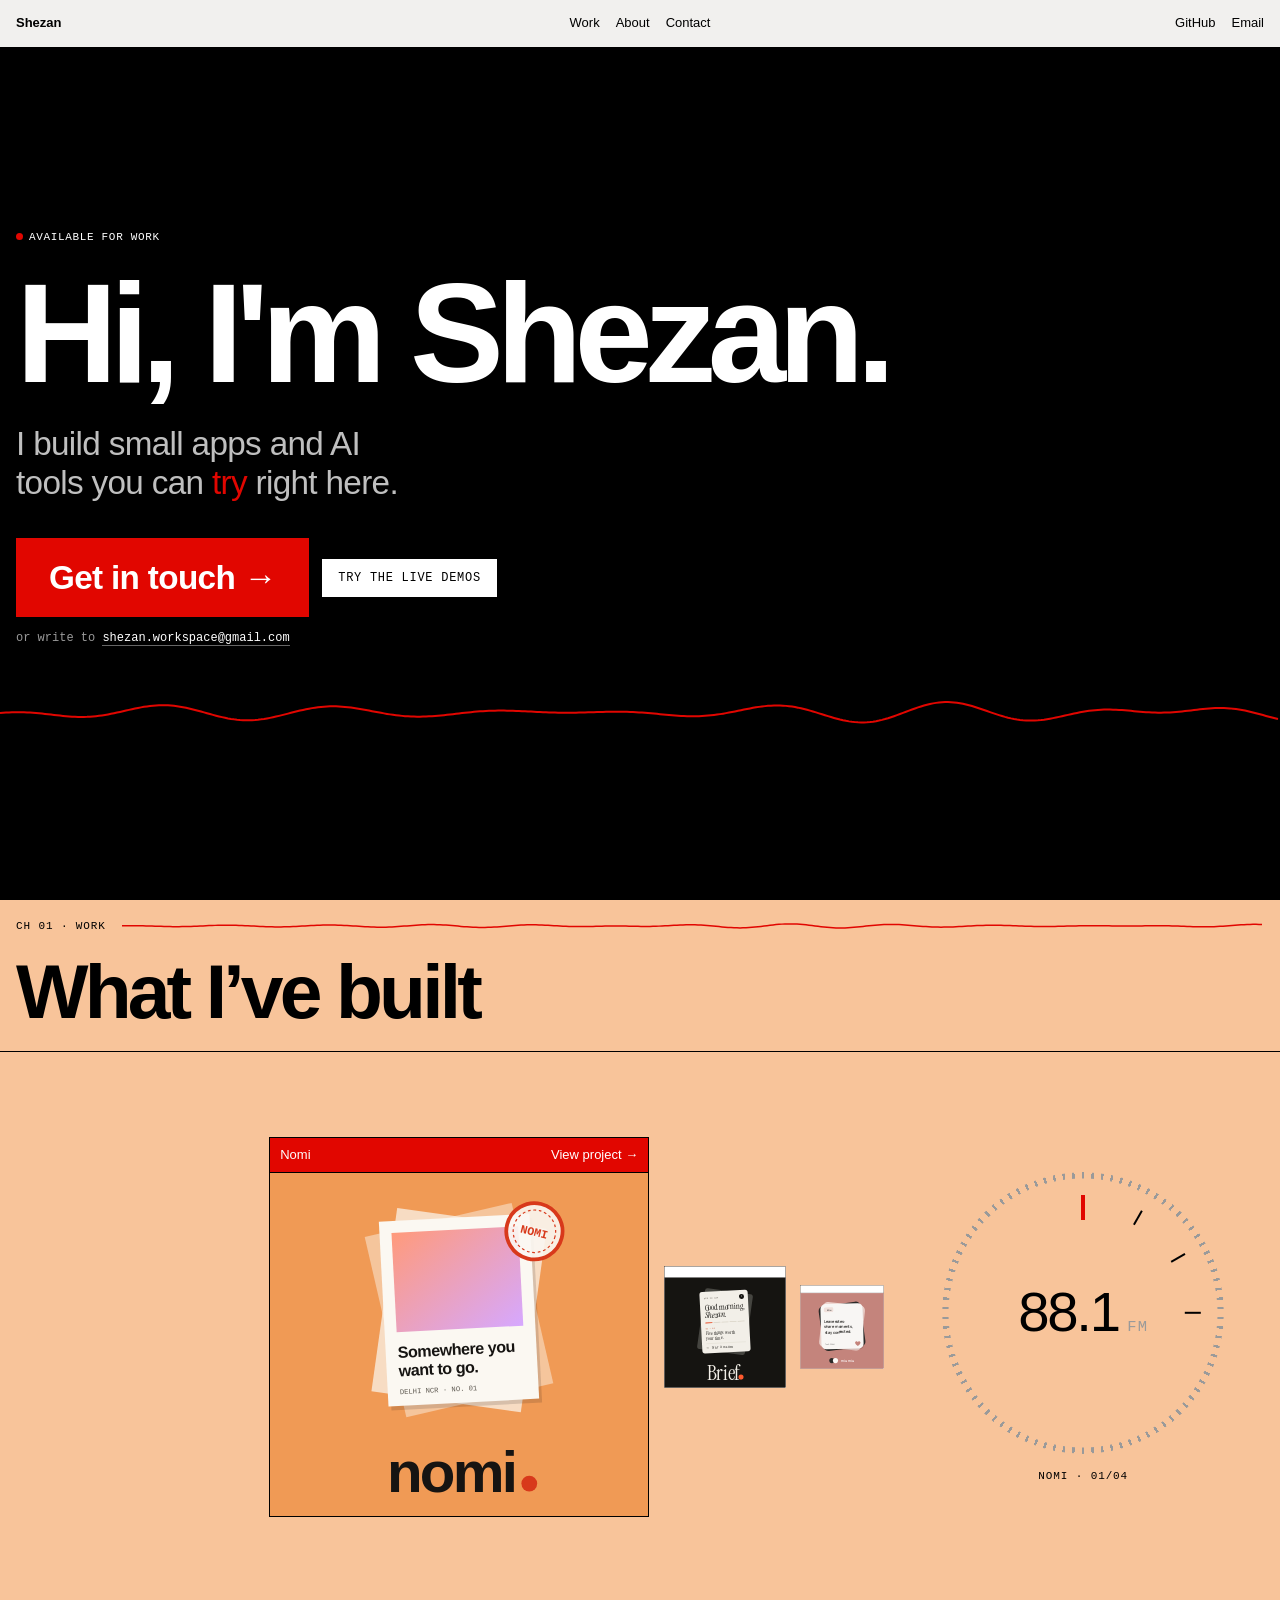
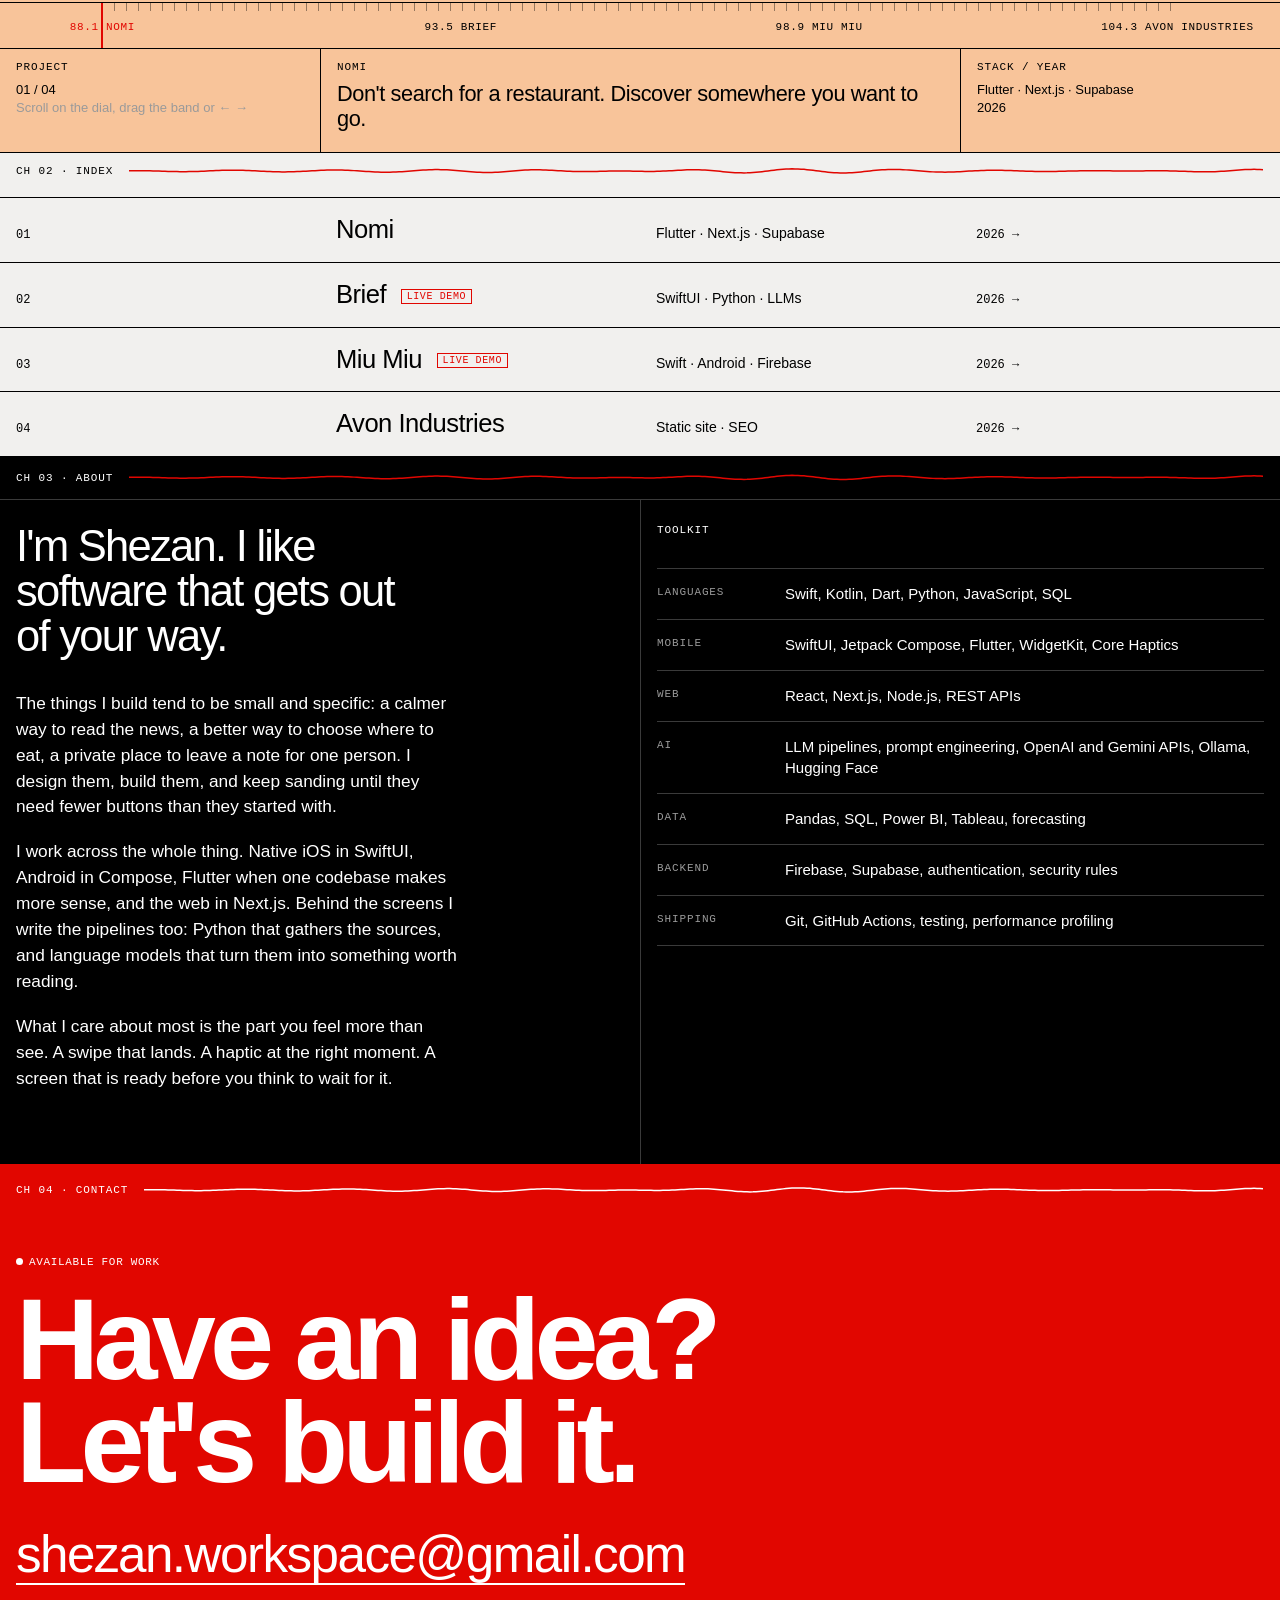
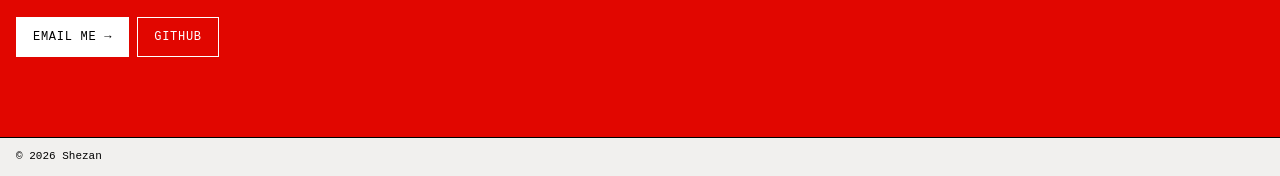
==== commit 6a6fbcc5: "Big Get in touch button; What I've built; scramble on name only Co-Authored-By: Claude Opus 5.5 <nor" ====
--- a/index.html
+++ b/index.html
@@ -7,7 +7,7 @@
 <meta name="description" content="Shezan builds small apps and AI tools, with live demos you can try in the browser.">
 <meta property="og:title" content="Shezan — Selected Work">
 <meta property="og:description" content="Shezan builds small apps and AI tools, with live demos you can try in the browser.">
-<link rel="stylesheet" href="style.css?v=muofwqma">
+<link rel="stylesheet" href="style.css?v=mvnmc7tf">
 </head>
 <body>
 
@@ -36,9 +36,10 @@
       <h1 class="hi-name" id="hiName" aria-label="Hi, I'm Shezan."><span aria-hidden="true">Hi, I'm Shezan.</span></h1>
       <p class="hi-line"><span>I</span> <span>build</span> <span>small</span> <span>apps</span> <span>and</span> <span>AI</span> <span>tools</span> <span>you</span> <span>can</span> <span class="red">try</span> <span>right</span> <span>here.</span></p>
       <div class="cta">
-        <a class="btn red" href="work/brief.html">Try the live demos →</a>
-        <a class="btn" href="#contact">Get in touch</a>
+        <a class="btn red big" href="mailto:shezan.workspace@gmail.com">Get in touch →</a>
+        <a class="btn" href="work/brief.html">Try the live demos</a>
       </div>
+      <p class="hi-mail">or write to <a href="mailto:shezan.workspace@gmail.com">shezan.workspace@gmail.com</a></p>
     </div>
     <a class="hi-cue" href="#work" aria-label="Scroll down to the projects">
       <span class="cue-mouse"><i></i></span>
@@ -50,7 +51,7 @@
   <section id="work" class="work">
     <div class="hello">
       <div class="ch"><h2 class="label">CH 01 · Work</h2><canvas class="sig" aria-hidden="true"></canvas></div>
-      <p class="intro" data-lock>Four apps. <em>Turn</em> the dial.</p>
+      <p class="intro">What I’ve built</p>
       <p class="heading">Selected <span>Work</span></p>
     </div>
 
@@ -100,7 +101,7 @@
   <section class="about" id="about">
     <div class="ch"><h2 class="label">CH 03 · About</h2><canvas class="sig" aria-hidden="true"></canvas></div>
     <div class="prose">
-      <p class="lead" data-lock>I'm Shezan. I like software that gets out of your way.</p>
+      <p class="lead">I'm Shezan. I like software that gets out of your way.</p>
       <p>The things I build tend to be small and specific: a calmer way to read the news, a better way to choose where to eat, a private place to leave a note for one person. I design them, build them, and keep sanding until they need fewer buttons than they started with.</p>
       <p>I work across the whole thing. Native iOS in SwiftUI, Android in Compose, Flutter when one codebase makes more sense, and the web in Next.js. Behind the screens I write the pipelines too: Python that gathers the sources, and language models that turn them into something worth reading.</p>
       <p>What I care about most is the part you feel more than see. A swipe that lands. A haptic at the right moment. A screen that is ready before you think to wait for it.</p>
@@ -122,7 +123,7 @@
   <section class="band" id="contact">
     <div class="ch"><h2 class="label">CH 04 · Contact</h2><canvas class="sig" aria-hidden="true"></canvas></div>
     <p class="avail"><i></i>Available for work</p>
-    <h2 data-lock>Have an idea?<br>Let's build it.</h2>
+    <h2>Have an idea?<br>Let's build it.</h2>
     <a class="email" href="mailto:shezan.workspace@gmail.com">shezan.workspace@gmail.com</a>
     <div class="cta">
       <a class="btn red" href="mailto:shezan.workspace@gmail.com">Email me →</a>
@@ -133,10 +134,10 @@
 
 <footer class="foot">© 2026 Shezan</footer>
 
-<script src="haptic.js?v=muofwqma"></script>
-<script src="projects.js?v=muofwqma"></script>
-<script src="thumbs.js?v=muofwqma"></script>
-<script src="main.js?v=muofwqma"></script>
-<script src="signal.js?v=muofwqma"></script>
+<script src="haptic.js?v=mvnmc7tf"></script>
+<script src="projects.js?v=mvnmc7tf"></script>
+<script src="thumbs.js?v=mvnmc7tf"></script>
+<script src="main.js?v=mvnmc7tf"></script>
+<script src="signal.js?v=mvnmc7tf"></script>
 </body>
 </html>
--- a/style.css
+++ b/style.css
@@ -73,7 +73,13 @@
 .hi-line { max-width: 22ch; margin-top: 28px; font-size: clamp(22px, 2.6vw, 38px); line-height: 1.15; letter-spacing: -.02em; color: rgba(255, 255, 255, .75); }
 .hi-line span { transition: color .2s; }
 .hi-line span:hover, .hi-line .red { color: var(--red); }
-.hi .cta { flex-wrap: wrap; margin-top: 32px; }
+.hi .cta { flex-wrap: wrap; align-items: center; gap: 12px; margin-top: 36px; }
+/* the opening screen's main action: a big red "Get in touch" */
+.btn.big { padding: 22px 32px; font: 700 clamp(22px, 2.6vw, 36px)/1 "Helvetica Neue", Helvetica, Arial, sans-serif; letter-spacing: -.02em; text-transform: none; }
+.hi .btn.big:hover { background: #fff; border-color: #fff; color: var(--ink); }
+.hi-mail { margin-top: 14px; font: 12px var(--mono); color: rgba(255, 255, 255, .6); }
+.hi-mail a { color: #fff; border-bottom: 1px solid rgba(255, 255, 255, .4); }
+.hi-mail a:hover { color: var(--red); border-color: var(--red); }
 /* the scroll cue: a mouse with a rolling wheel on computers, a swiping fingertip on phones */
 .hi-cue { position: absolute; left: 50%; bottom: 24px; transform: translateX(-50%); display: flex; flex-direction: column; align-items: center; gap: 10px; font: 11px var(--mono); text-transform: uppercase; letter-spacing: .08em; white-space: nowrap; opacity: calc(1 - var(--s) * 3); transition: opacity .4s; }
 .hi.scrolled .hi-cue { opacity: 0; pointer-events: none; }
@@ -375,6 +381,7 @@
   .index a { grid-template-columns: 56px 1fr auto; }
   .index a span:nth-child(3) { display: none; }
   .hello { padding: 0 16px 12px; border-bottom: 0; }
+  .hi .btn.big { flex-basis: 100%; text-align: center; }
   .hello .ch { height: 36px; margin-bottom: 4px; }
   .heading {
     display: block;
